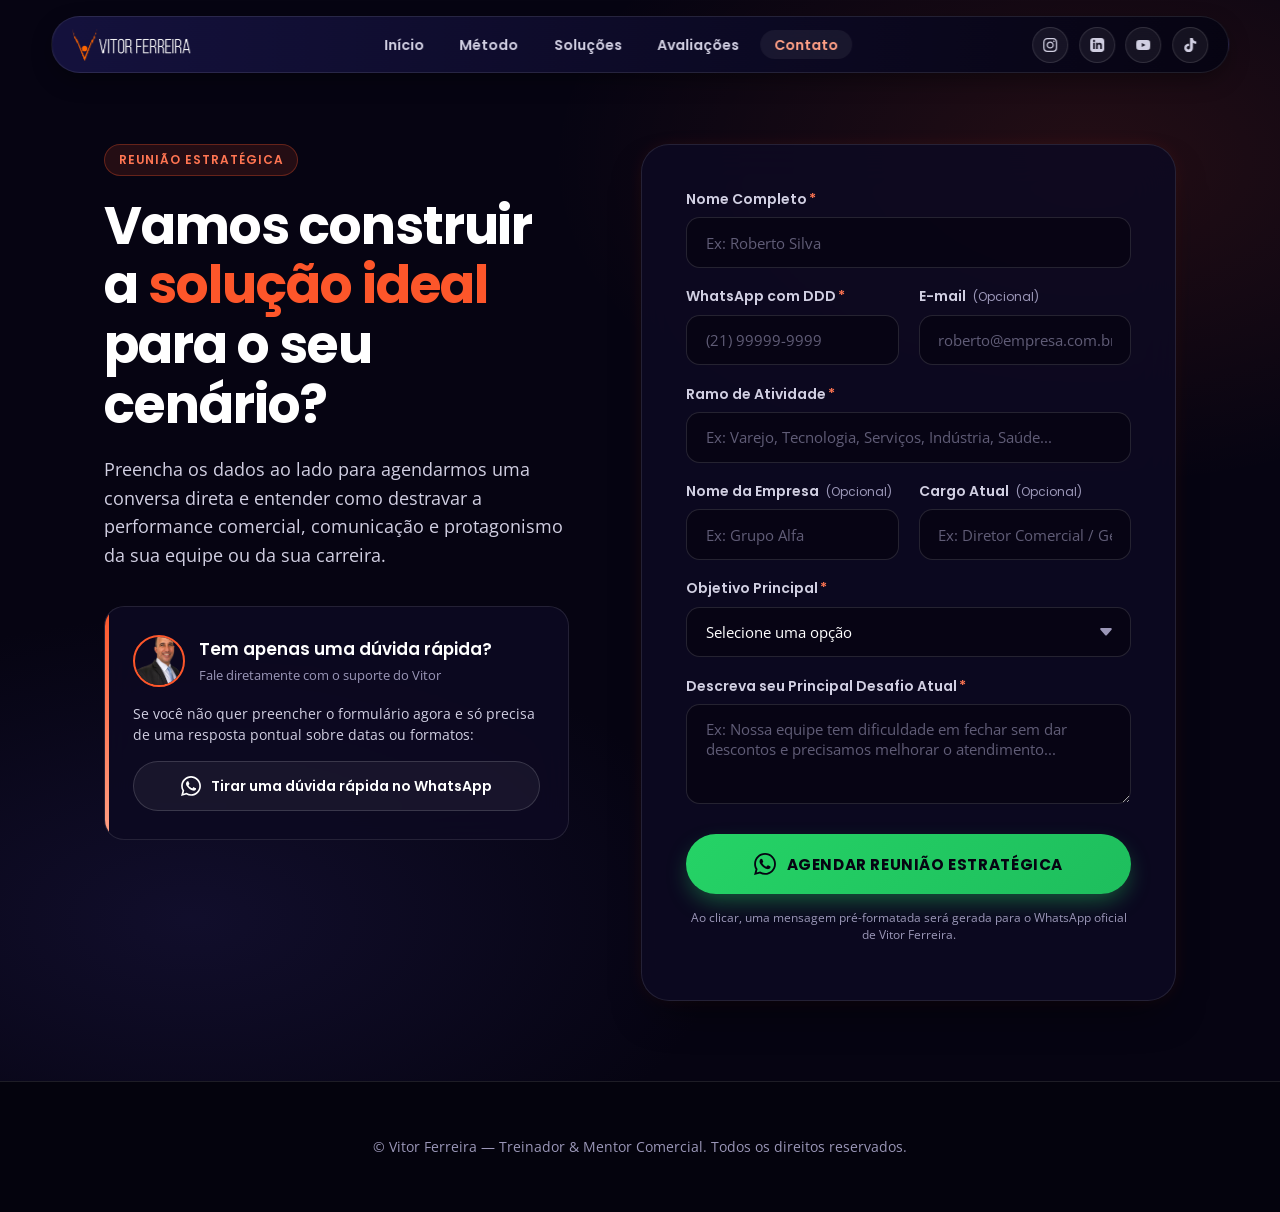
==== contato.html @ 135e5796 "Segunda dobra, hero enxuta e arquitetura multi-página index.html: nova segunda dobra com os cartões " ====
<!doctype html>
<html lang="pt-BR">
<head>
  <meta charset="utf-8">
  <meta name="viewport" content="width=device-width, initial-scale=1, viewport-fit=cover">
  <title>Contato & Reunião Estratégica | Vitor Ferreira</title>
  <meta name="description" content="Agende uma reunião estratégica com Vitor Ferreira para treinamentos de equipe, palestras ou mentorias individuais.">
  <meta name="theme-color" content="#060412">
  <link rel="icon" type="image/png" sizes="32x32" href="assets/images/favicon-32.png">

  <style>
    /* ---------- Fontes Locais ---------- */
    @font-face { font-family: "Poppins"; font-weight: 400; font-style: normal; font-display: swap; src: url("assets/fonts/poppins-400.woff2") format("woff2"); }
    @font-face { font-family: "Poppins"; font-weight: 600; font-style: normal; font-display: swap; src: url("assets/fonts/poppins-600.woff2") format("woff2"); }
    @font-face { font-family: "Poppins"; font-weight: 700; font-style: normal; font-display: swap; src: url("assets/fonts/poppins-700.woff2") format("woff2"); }
    @font-face { font-family: "Open Sans"; font-weight: 400 600; font-style: normal; font-display: swap; src: url("assets/fonts/open-sans.woff2") format("woff2"); }
    @font-face { font-family: "FA Brands"; font-weight: 400; font-style: normal; font-display: swap; src: url("assets/fonts/fa-brands-400.woff2") format("woff2"); }

    /* ---------- Tokens de Design (v3.0.0) ---------- */
    :root {
      --color-orange-300: #FFA086;
      --color-orange-400: #FF7552;
      --color-orange-500: #FD562A;
      --color-orange-700: #BF2902;

      --color-navy-950: #060412;
      --color-navy-900: #0D0A22;
      --color-navy-850: #120F2E;
      --color-navy-800: #19153D;

      --color-brand-primary: var(--color-orange-500);
      --color-text-primary: #FFFFFF;
      --color-text-secondary: #D1CFE2;
      --color-text-muted: #9B97B8;

      --surface-glass-dark: rgba(13, 10, 34, 0.88);
      --surface-glass-border: rgba(255, 255, 255, 0.10);
      --grad-brand: linear-gradient(135deg, #FD562A 0%, #FFA086 100%);
      --grad-dark-pill: linear-gradient(270deg, rgba(6, 4, 18, 0.95) 0%, rgba(22, 19, 65, 0.92) 100%);

      --font-display: "Poppins", system-ui, sans-serif;
      --font-body: "Open Sans", system-ui, sans-serif;

      --radius-pill: 9999px;
      --shadow-md: 0 8px 24px -4px rgba(0, 0, 0, 0.45);
      --focus-ring: 0 0 0 3px rgba(253, 86, 42, 0.55);
      --gutter: clamp(1.25rem, 5vw, 4.5rem);
      --ease-out: cubic-bezier(0.0, 0.0, 0.2, 1);
      --ease-expo: cubic-bezier(0.16, 1, 0.3, 1);
    }

    *, *::before, *::after { box-sizing: border-box; }
    html { -webkit-text-size-adjust: 100%; scroll-behavior: smooth; }
    body {
      margin: 0;
      background: var(--color-navy-950);
      color: var(--color-text-primary);
      font-family: var(--font-body);
      font-size: 1.0625rem;
      line-height: 1.6;
      -webkit-font-smoothing: antialiased;
      min-height: 100vh;
      display: flex;
      flex-direction: column;
    }
    img { display: block; max-width: 100%; }
    a { color: inherit; text-decoration: none; }
    :focus-visible { outline: none; box-shadow: var(--focus-ring); }

    /* ---------- Header / Nav em Pílula com Ícones Sociais ---------- */
    .nav {
      position: fixed; z-index: 50;
      top: max(1rem, env(safe-area-inset-top));
      left: 50%; transform: translateX(-50%);
      width: min(92%, 1220px);
    }
    .nav__bar {
      display: flex; align-items: center; justify-content: space-between; gap: 1rem;
      padding: .6rem 1.25rem;
      background: var(--grad-dark-pill);
      border: 1px solid var(--surface-glass-border);
      border-radius: var(--radius-pill);
      -webkit-backdrop-filter: blur(14px); backdrop-filter: blur(14px);
      box-shadow: var(--shadow-md);
    }
    .nav__logo img { height: 2rem; width: auto; }
    .nav__links { display: none; align-items: center; gap: .5rem; margin: 0; padding: 0; list-style: none; }
    .nav__links a {
      display: block; padding: .45rem .85rem;
      font: 600 .875rem/1 var(--font-display);
      color: var(--color-text-secondary);
      border-radius: var(--radius-pill);
      transition: color .15s var(--ease-out), background-color .15s var(--ease-out);
    }
    .nav__links a:hover, .nav__links a.is-active { color: var(--color-orange-300); background: rgba(255, 255, 255, 0.06); }

    /* Ícones Sociais no Header */
    .nav__socials { display: flex; align-items: center; gap: 0.65rem; }
    .nav__social-link {
      width: 2.25rem; height: 2.25rem;
      border-radius: 50%;
      background: rgba(255, 255, 255, 0.06);
      border: 1px solid rgba(255, 255, 255, 0.12);
      display: grid; place-content: center;
      color: var(--color-text-secondary);
      transition: all 0.25s var(--ease-out);
    }
    .nav__social-link svg { width: 14px; height: 14px; fill: currentColor; }
    .nav__social-link:hover {
      background: rgba(253, 86, 42, 0.2);
      border-color: var(--color-orange-500);
      color: #fff;
      transform: translateY(-2px);
    }

    @media (min-width: 900px) {
      .nav__links { display: flex; }
    }

    /* ---------- Conteúdo da Página de Contato ---------- */
    .contact-page {
      flex: 1;
      padding-top: clamp(6.5rem, 12vw, 9rem);
      padding-bottom: 5rem;
      position: relative;
      background:
        radial-gradient(70% 50% at 85% 15%, rgba(253, 86, 42, 0.12) 0%, transparent 60%),
        radial-gradient(60% 40% at 15% 85%, rgba(34, 29, 82, 0.4) 0%, transparent 70%),
        var(--color-navy-950);
    }

    .contact-wrapper {
      max-width: 1200px;
      margin: 0 auto;
      padding: 0 var(--gutter);
      display: grid;
      grid-template-columns: 1fr;
      gap: 3.5rem;
    }

    @media (min-width: 992px) {
      .contact-wrapper {
        grid-template-columns: 1fr 1.15fr;
        align-items: start;
        gap: 4.5rem;
      }
    }

    /* Informações e Card Lateral */
    .contact-hero__tag {
      display: inline-flex; align-items: center; gap: .5rem;
      padding: .35rem .85rem; border-radius: var(--radius-pill);
      background: rgba(253, 86, 42, 0.12); border: 1px solid rgba(253, 86, 42, 0.3);
      color: var(--color-orange-400); font: 600 .75rem var(--font-display);
      text-transform: uppercase; letter-spacing: .08em; margin-bottom: 1.25rem;
    }

    .contact-hero__title {
      font: 700 clamp(2.25rem, 4.5vw, 3.25rem)/1.15 var(--font-display);
      color: #fff; margin: 0 0 1.25rem; letter-spacing: -.02em;
    }
    .contact-hero__title span { color: var(--color-brand-primary); }

    .contact-hero__lead {
      color: var(--color-text-secondary);
      font-size: 1.125rem; line-height: 1.6; margin-bottom: 2.25rem;
    }

    /* Card de Dúvidas Rápidas (Suporte Direto) */
    .quick-doubt-card {
      background: var(--surface-glass-dark);
      border: 1px solid var(--surface-glass-border);
      border-radius: 1.25rem;
      padding: 1.75rem;
      backdrop-filter: blur(16px);
      -webkit-backdrop-filter: blur(16px);
      position: relative; overflow: hidden;
      display: flex; flex-direction: column; gap: 1rem;
    }
    .quick-doubt-card::before {
      content: ""; position: absolute; left: 0; top: 0; bottom: 0; width: 4px;
      background: var(--grad-brand);
    }
    .quick-doubt__header { display: flex; align-items: center; gap: .85rem; }
    .quick-doubt__avatar {
      width: 3.25rem; height: 3.25rem; border-radius: 50%;
      border: 2px solid var(--color-orange-500); object-fit: cover;
    }
    .quick-doubt__meta h4 { margin: 0; font: 600 1.05rem var(--font-display); color: #fff; }
    .quick-doubt__meta p { margin: .2rem 0 0; font-size: .8125rem; color: var(--color-text-muted); }

    .quick-doubt__btn {
      display: inline-flex; align-items: center; justify-content: center; gap: .65rem;
      padding: .85rem 1.25rem; border-radius: var(--radius-pill);
      background: rgba(255, 255, 255, 0.05); border: 1px solid rgba(255, 255, 255, 0.15);
      color: #fff; font: 600 .875rem var(--font-display); transition: all .25s var(--ease-out);
    }
    .quick-doubt__btn:hover {
      background: rgba(37, 211, 102, 0.15); border-color: #25D366; color: #25D366;
      transform: translateY(-2px);
    }

    /* Formulário Qualificador */
    .contact-card {
      background: var(--surface-glass-dark);
      border: 1px solid var(--surface-glass-border);
      border-radius: 1.75rem;
      padding: clamp(1.75rem, 4vw, 2.75rem);
      backdrop-filter: blur(20px);
      -webkit-backdrop-filter: blur(20px);
      box-shadow: 0 20px 40px -15px rgba(0, 0, 0, 0.6), 0 0 20px -5px rgba(253, 86, 42, 0.15);
    }

    .form-grid {
      display: grid;
      grid-template-columns: 1fr;
      gap: 1.25rem;
    }
    @media (min-width: 600px) {
      .form-grid--2cols {
        grid-template-columns: 1fr 1fr;
      }
    }

    .form-group {
      display: flex; flex-direction: column; gap: .45rem;
      margin-bottom: 1.15rem;
    }
    .form-label {
      font: 600 .875rem var(--font-display);
      color: var(--color-text-secondary);
    }
    .form-label span.req { color: var(--color-orange-400); margin-left: 2px; }
    .form-label span.opt { font-weight: 400; font-size: .75rem; color: var(--color-text-muted); margin-left: 4px; }

    .form-input, .form-select, .form-textarea {
      width: 100%;
      padding: .9rem 1.15rem;
      background: rgba(6, 4, 18, 0.7);
      border: 1px solid rgba(255, 255, 255, 0.12);
      border-radius: .85rem;
      color: #fff;
      font: 400 .95rem var(--font-body);
      transition: border-color .2s var(--ease-out), box-shadow .2s var(--ease-out);
      outline: none;
    }
    .form-input:focus, .form-select:focus, .form-textarea:focus {
      border-color: var(--color-orange-500);
      box-shadow: 0 0 0 3px rgba(253, 86, 42, 0.25);
    }
    .form-input::placeholder, .form-textarea::placeholder {
      color: var(--color-text-muted); opacity: 0.6;
    }
    .form-select {
      appearance: none;
      background-image: url("data:image/svg+xml,%3Csvg xmlns='http://www.w3.org/2000/svg' width='16' height='16' fill='%239B97B8' viewBox='0 0 16 16'%3E%3Cpath d='M7.247 11.14 2.451 5.658C1.885 5.013 2.345 4 3.204 4h9.592a1 1 0 0 1 .753 1.659l-4.796 5.48a1 1 0 0 1-1.506 0z'/%3E%3C/svg%3E");
      background-repeat: no-repeat;
      background-position: right 1rem center;
      padding-right: 2.5rem;
      cursor: pointer;
    }
    .form-select option { background: #0D0A22; color: #fff; }
    .form-textarea { resize: vertical; min-height: 100px; }

    .btn-submit-wa {
      width: 100%;
      margin-top: .75rem;
      padding: 1.15rem;
      border: none;
      border-radius: var(--radius-pill);
      background: linear-gradient(135deg, #25D366 0%, #1EBE5D 100%);
      color: #060412;
      font: 700 .95rem var(--font-display);
      letter-spacing: .04em;
      text-transform: uppercase;
      display: inline-flex; align-items: center; justify-content: center; gap: .65rem;
      cursor: pointer;
      box-shadow: 0 10px 25px -5px rgba(37, 211, 102, 0.45);
      transition: transform .25s var(--ease-out), box-shadow .25s var(--ease-out);
    }
    .btn-submit-wa:hover {
      transform: translateY(-2px);
      box-shadow: 0 14px 30px -5px rgba(37, 211, 102, 0.6);
    }
    .btn-submit-wa:active { transform: translateY(1px); }

    .form-privacy-note {
      text-align: center; font-size: .75rem; color: var(--color-text-muted);
      margin-top: 1rem; line-height: 1.4;
    }

    /* ---------- Footer ---------- */
    .footer {
      background: #04030D;
      border-top: 1px solid var(--surface-glass-border);
      padding: 2.5rem var(--gutter);
      text-align: center;
      color: var(--color-text-muted);
      font-size: .875rem;
    }
    .footer a { color: var(--color-text-secondary); transition: color .2s; }
    .footer a:hover { color: var(--color-orange-400); }
  </style>
</head>
<body>

  <!-- HEADER EM PÍLULA -->
  <header class="nav">
    <div class="nav__bar">
      <a class="nav__logo" href="index.html" aria-label="Vitor Ferreira, início">
        <img src="assets/images/logo1-1.png" alt="Vitor Ferreira" width="118" height="32">
      </a>
      
      <ul class="nav__links">
        <li><a href="index.html#inicio">Início</a></li>
        <li><a href="index.html#metodo">Método</a></li>
        <li><a href="index.html#solucoes">Soluções</a></li>
        <li><a href="index.html#avaliacoes">Avaliações</a></li>
        <li><a href="contato.html" class="is-active">Contato</a></li>
      </ul>

      <!-- Redes Sociais no Header -->
      <div class="nav__socials">
        <a href="https://instagram.com/vitorferreiravendas" target="_blank" rel="noopener" class="nav__social-link" aria-label="Instagram de Vitor Ferreira">
          <svg viewBox="0 0 24 24"><path d="M12 2.163c3.204 0 3.584.012 4.85.07 3.252.148 4.771 1.691 4.919 4.919.058 1.265.069 1.645.069 4.849 0 3.205-.012 3.584-.069 4.849-.149 3.225-1.664 4.771-4.919 4.919-1.266.058-1.644.07-4.85.07-3.204 0-3.584-.012-4.849-.07-3.26-.149-4.771-1.699-4.919-4.92-.058-1.265-.07-1.644-.07-4.849 0-3.204.013-3.583.07-4.849.149-3.227 1.664-4.771 4.919-4.919 1.266-.057 1.645-.069 4.849-.069zm0-2.163c-3.259 0-3.667.014-4.947.072-4.358.2-6.78 2.618-6.98 6.98-.059 1.281-.073 1.689-.073 4.948 0 3.259.014 3.668.072 4.948.2 4.358 2.618 6.78 6.98 6.98 1.281.058 1.689.072 4.948.072 3.259 0 3.668-.014 4.948-.072 4.354-.2 6.782-2.618 6.979-6.98.059-1.28.073-1.689.073-4.948 0-3.259-.014-3.667-.072-4.947-.196-4.354-2.617-6.78-6.979-6.98-1.281-.059-1.69-.073-4.949-.073zm0 5.838c-3.403 0-6.162 2.759-6.162 6.162s2.759 6.163 6.162 6.163 6.162-2.759 6.162-6.163c0-3.403-2.759-6.162-6.162-6.162zm0 10.162c-2.209 0-4-1.79-4-4 0-2.209 1.791-4 4-4s4 1.791 4 4c0 2.21-1.791 4-4 4zm6.406-11.845c-.796 0-1.441.645-1.441 1.44s.645 1.44 1.441 1.44c.795 0 1.439-.645 1.439-1.44s-.644-1.44-1.439-1.44z"/></svg>
        </a>
        <a href="https://linkedin.com/in/vitorferreiravendas" target="_blank" rel="noopener" class="nav__social-link" aria-label="LinkedIn de Vitor Ferreira">
          <svg viewBox="0 0 24 24"><path d="M19 0h-14c-2.761 0-5 2.239-5 5v14c0 2.761 2.239 5 5 5h14c2.762 0 5-2.239 5-5v-14c0-2.761-2.238-5-5-5zm-11 19h-3v-11h3v11zm-1.5-12.268c-.966 0-1.75-.79-1.75-1.764s.784-1.764 1.75-1.764 1.75.79 1.75 1.764-.783 1.764-1.75 1.764zm13.5 12.268h-3v-5.604c0-3.368-4-3.113-4 0v5.604h-3v-11h3v1.765c1.396-2.586 7-2.777 7 2.476v6.759z"/></svg>
        </a>
        <a href="https://youtube.com/@vitorferreiravendas" target="_blank" rel="noopener" class="nav__social-link" aria-label="YouTube de Vitor Ferreira">
          <svg viewBox="0 0 24 24"><path d="M23.498 6.186a3.016 3.016 0 0 0-2.122-2.136C19.505 3.545 12 3.545 12 3.545s-7.505 0-9.377.505A3.017 3.017 0 0 0 .502 6.186C0 8.07 0 12 0 12s0 3.93.502 5.814a3.016 3.016 0 0 0 2.122 2.136c1.871.505 9.376.505 9.376.505s7.505 0 9.377-.505a3.015 3.015 0 0 0 2.122-2.136C24 15.93 24 12 24 12s0-3.93-.502-5.814zM9.545 15.568V8.432L15.818 12l-6.273 3.568z"/></svg>
        </a>
        <a href="https://tiktok.com/@vitorferreiravendas" target="_blank" rel="noopener" class="nav__social-link" aria-label="TikTok de Vitor Ferreira">
          <svg viewBox="0 0 24 24"><path d="M12.525.02c1.31-.02 2.61-.01 3.91-.02.08 1.53.63 3.09 1.75 4.17 1.12 1.11 2.7 1.62 4.24 1.79v4.03c-1.44-.05-2.89-.35-4.2-.97-.57-.26-1.1-.59-1.62-.98v8.9c0 1.7-.55 3.42-1.62 4.75-1.46 1.83-3.79 2.87-6.13 2.75-2.58-.13-4.99-1.61-6.17-3.9-1.28-2.48-1.07-5.65.55-7.92 1.53-2.14 4.14-3.29 6.74-2.89.01 1.4-.01 2.8.01 4.2-.98-.23-2.07-.06-2.89.58-.87.68-1.27 1.84-1.01 2.91.24 1.05 1.14 1.88 2.21 2.05 1.25.19 2.56-.47 3.07-1.64.22-.52.29-1.09.28-1.65V.02h.02z"/></svg>
        </a>
      </div>
    </div>
  </header>

  <!-- CONTEÚDO DA PÁGINA DE CONTATO -->
  <main class="contact-page">
    <div class="contact-wrapper">

      <!-- LADO ESQUERDO: TEXTO DE APOIO & SUPORTE RÁPIDO -->
      <div class="contact-hero">
        <span class="contact-hero__tag">Reunião Estratégica</span>
        <h1 class="contact-hero__title">
          Vamos construir a <span>solução ideal</span> para o seu cenário?
        </h1>
        <p class="contact-hero__lead">
          Preencha os dados ao lado para agendarmos uma conversa direta e entender como destravar a performance comercial, comunicação e protagonismo da sua equipe ou da sua carreira.
        </p>

        <!-- CARD DE DÚVIDA RÁPIDA -->
        <div class="quick-doubt-card">
          <div class="quick-doubt__header">
            <img src="assets/images/IMG7.png" alt="Vitor Ferreira" class="quick-doubt__avatar" width="52" height="52">
            <div class="quick-doubt__meta">
              <h4>Tem apenas uma dúvida rápida?</h4>
              <p>Fale diretamente com o suporte do Vitor</p>
            </div>
          </div>
          <p style="margin: 0; font-size: .875rem; color: var(--color-text-secondary); line-height: 1.5;">
            Se você não quer preencher o formulário agora e só precisa de uma resposta pontual sobre datas ou formatos:
          </p>
          <a class="quick-doubt__btn" 
             href="https://wa.me/5521990587160?text=Ol%C3%A1%20Vitor!%20Estou%20no%20seu%20site%20e%20gostaria%20de%20tirar%20uma%20d%C3%BAvida%20r%C3%A1pida." 
             target="_blank" 
             rel="noopener">
            <svg width="20" height="20" viewBox="0 0 24 24" fill="currentColor"><path d="M.057 24l1.687-6.163c-1.041-1.804-1.588-3.849-1.587-5.946.003-6.556 5.338-11.891 11.893-11.891 3.181.001 6.167 1.24 8.413 3.488 2.245 2.248 3.481 5.236 3.48 8.414-.003 6.557-5.338 11.892-11.893 11.892-1.99-.001-3.951-.5-5.688-1.448l-6.305 1.654zm6.597-3.807c1.676.995 3.276 1.591 5.392 1.592 5.448 0 9.886-4.434 9.889-9.885.002-5.462-4.415-9.89-9.881-9.892-5.452 0-9.887 4.434-9.889 9.884-.001 2.225.651 3.891 1.746 5.634l-.999 3.648 3.742-.981zm11.387-5.464c-.074-.124-.272-.198-.57-.347-.297-.149-1.758-.868-2.031-.967-.272-.099-.47-.149-.669.149-.198.297-.768.967-.941 1.165-.173.198-.347.223-.644.074-.297-.149-1.255-.462-2.39-1.475-.883-.788-1.48-1.761-1.653-2.059-.173-.297-.018-.458.13-.606.134-.133.297-.347.446-.521.151-.172.2-.296.3-.495.099-.198.05-.372-.025-.521-.075-.148-.669-1.611-.916-2.206-.242-.579-.487-.501-.669-.51l-.57-.01c-.198 0-.52.074-.792.372s-1.04 1.016-1.04 2.479 1.065 2.876 1.213 3.074c.149.198 2.095 3.2 5.076 4.487.709.306 1.263.489 1.694.626.712.226 1.36.194 1.872.118.571-.085 1.758-.719 2.006-1.413.248-.695.248-1.29.173-1.414z"/></svg>
            <span>Tirar uma dúvida rápida no WhatsApp</span>
          </a>
        </div>
      </div>

      <!-- LADO DIREITO: FORMULÁRIO QUALIFICADOR -->
      <div class="contact-card">
        <form id="strategicContactForm" novalidate>

          <!-- 1. Nome Completo (Obrigatório) -->
          <div class="form-group">
            <label for="form_name" class="form-label">Nome Completo<span class="req">*</span></label>
            <input type="text" id="form_name" class="form-input" placeholder="Ex: Roberto Silva" required>
          </div>

          <!-- 2. Telefone / WhatsApp (Obrigatório) & E-mail (Opcional) -->
          <div class="form-grid form-grid--2cols">
            <div class="form-group">
              <label for="form_phone" class="form-label">WhatsApp com DDD<span class="req">*</span></label>
              <input type="tel" id="form_phone" class="form-input" placeholder="(21) 99999-9999" required>
            </div>
            <div class="form-group">
              <label for="form_email" class="form-label">E-mail <span class="opt">(Opcional)</span></label>
              <input type="email" id="form_email" class="form-input" placeholder="roberto@empresa.com.br">
            </div>
          </div>

          <!-- 3. Ramo de Atividade (Obrigatório) -->
          <div class="form-group">
            <label for="form_segment" class="form-label">Ramo de Atividade<span class="req">*</span></label>
            <input type="text" id="form_segment" class="form-input" placeholder="Ex: Varejo, Tecnologia, Serviços, Indústria, Saúde..." required>
          </div>

          <!-- 4. Nome da Empresa e Cargo (Opcionais) -->
          <div class="form-grid form-grid--2cols">
            <div class="form-group">
              <label for="form_company" class="form-label">Nome da Empresa <span class="opt">(Opcional)</span></label>
              <input type="text" id="form_company" class="form-input" placeholder="Ex: Grupo Alfa">
            </div>
            <div class="form-group">
              <label for="form_role" class="form-label">Cargo Atual <span class="opt">(Opcional)</span></label>
              <input type="text" id="form_role" class="form-input" placeholder="Ex: Diretor Comercial / Gerente">
            </div>
          </div>

          <!-- 5. Objetivo Principal (Obrigatório) - As 3 Opções Aprovadas -->
          <div class="form-group">
            <label for="form_goal" class="form-label">Objetivo Principal<span class="req">*</span></label>
            <select id="form_goal" class="form-select" required>
              <option value="" disabled selected>Selecione uma opção</option>
              <option value="Treinamento / Palestra para Equipe">Treinamento / Palestra para Equipe</option>
              <option value="Mentoria Individual">Mentoria Individual</option>
              <option value="Outro projeto sob medida">Outro projeto sob medida</option>
            </select>
          </div>

          <!-- 6. Descreva seu Principal Desafio (Obrigatório) -->
          <div class="form-group">
            <label for="form_challenge" class="form-label">Descreva seu Principal Desafio Atual<span class="req">*</span></label>
            <textarea id="form_challenge" class="form-textarea" placeholder="Ex: Nossa equipe tem dificuldade em fechar sem dar descontos e precisamos melhorar o atendimento..." required></textarea>
          </div>

          <!-- Botão CTA Oficial -->
          <button type="submit" class="btn-submit-wa" id="btnSubmitForm">
            <svg width="22" height="22" viewBox="0 0 24 24" fill="currentColor"><path d="M.057 24l1.687-6.163c-1.041-1.804-1.588-3.849-1.587-5.946.003-6.556 5.338-11.891 11.893-11.891 3.181.001 6.167 1.24 8.413 3.488 2.245 2.248 3.481 5.236 3.48 8.414-.003 6.557-5.338 11.892-11.893 11.892-1.99-.001-3.951-.5-5.688-1.448l-6.305 1.654zm6.597-3.807c1.676.995 3.276 1.591 5.392 1.592 5.448 0 9.886-4.434 9.889-9.885.002-5.462-4.415-9.89-9.881-9.892-5.452 0-9.887 4.434-9.889 9.884-.001 2.225.651 3.891 1.746 5.634l-.999 3.648 3.742-.981zm11.387-5.464c-.074-.124-.272-.198-.57-.347-.297-.149-1.758-.868-2.031-.967-.272-.099-.47-.149-.669.149-.198.297-.768.967-.941 1.165-.173.198-.347.223-.644.074-.297-.149-1.255-.462-2.39-1.475-.883-.788-1.48-1.761-1.653-2.059-.173-.297-.018-.458.13-.606.134-.133.297-.347.446-.521.151-.172.2-.296.3-.495.099-.198.05-.372-.025-.521-.075-.148-.669-1.611-.916-2.206-.242-.579-.487-.501-.669-.51l-.57-.01c-.198 0-.52.074-.792.372s-1.04 1.016-1.04 2.479 1.065 2.876 1.213 3.074c.149.198 2.095 3.2 5.076 4.487.709.306 1.263.489 1.694.626.712.226 1.36.194 1.872.118.571-.085 1.758-.719 2.006-1.413.248-.695.248-1.29.173-1.414z"/></svg>
            <span>AGENDAR REUNIÃO ESTRATÉGICA</span>
          </button>

          <p class="form-privacy-note">
            Ao clicar, uma mensagem pré-formatada será gerada para o WhatsApp oficial de Vitor Ferreira.
          </p>

        </form>
      </div>

    </div>
  </main>

  <!-- FOOTER -->
  <footer class="footer">
    <p>© Vitor Ferreira — Treinador & Mentor Comercial. Todos os direitos reservados.</p>
  </footer>

  <!-- SCRIPT DE MÁSCARA & ENVIO WHATSAPP -->
  <script>
    (function () {
      var phoneInput = document.getElementById('form_phone');
      var form = document.getElementById('strategicContactForm');

      // Máscara dinâmica de telefone brasileiro (XX) 9XXXX-XXXX
      if (phoneInput) {
        phoneInput.addEventListener('input', function (e) {
          var val = e.target.value.replace(/\D/g, '');
          if (val.length > 11) val = val.substring(0, 11);
          
          if (val.length > 6) {
            e.target.value = '(' + val.substring(0, 2) + ') ' + val.substring(2, 7) + '-' + val.substring(7);
          } else if (val.length > 2) {
            e.target.value = '(' + val.substring(0, 2) + ') ' + val.substring(2);
          } else if (val.length > 0) {
            e.target.value = '(' + val;
          }
        });
      }

      // Validação e disparo para WhatsApp
      if (form) {
        form.addEventListener('submit', function (e) {
          e.preventDefault();

          var name = document.getElementById('form_name').value.trim();
          var phone = document.getElementById('form_phone').value.trim();
          var email = document.getElementById('form_email').value.trim();
          var segment = document.getElementById('form_segment').value.trim();
          var company = document.getElementById('form_company').value.trim();
          var role = document.getElementById('form_role').value.trim();
          var goal = document.getElementById('form_goal').value;
          var challenge = document.getElementById('form_challenge').value.trim();

          // Validação dos obrigatórios
          if (!name) { alert('Por favor, preencha seu Nome Completo.'); document.getElementById('form_name').focus(); return; }
          if (!phone || phone.length < 14) { alert('Por favor, preencha um WhatsApp válido com DDD.'); document.getElementById('form_phone').focus(); return; }
          if (!segment) { alert('Por favor, informe o Ramo de Atividade.'); document.getElementById('form_segment').focus(); return; }
          if (!goal) { alert('Por favor, selecione o Objetivo Principal.'); document.getElementById('form_goal').focus(); return; }
          if (!challenge) { alert('Por favor, descreva brevemente seu Principal Desafio Atual.'); document.getElementById('form_challenge').focus(); return; }

          // Montagem da mensagem estruturada
          var companyRoleInfo = '';
          if (company && role) {
            companyRoleInfo = ' (' + role + ' na empresa *' + company + '*)';
          } else if (company) {
            companyRoleInfo = ' (Empresa: *' + company + '*)';
          } else if (role) {
            companyRoleInfo = ' (Cargo: *' + role + '*)';
          }

          var msg = 'Olá Vitor!\n\n' +
                    'Gostaria de agendar uma *Reunião Estratégica*.\n\n' +
                    '👤 *Nome:* ' + name + companyRoleInfo + '\n' +
                    '📱 *WhatsApp:* ' + phone + (email ? '\n📧 *E-mail:* ' + email : '') + '\n' +
                    '🏢 *Ramo de Atividade:* ' + segment + '\n' +
                    '🎯 *Objetivo:* ' + goal + '\n\n' +
                    '💬 *Desafio Atual:* ' + challenge + '\n\n' +
                    'Como está sua agenda para conversarmos?';

          var phoneVitor = '5521990587160';
          var waUrl = 'https://wa.me/' + phoneVitor + '?text=' + encodeURIComponent(msg);

          window.open(waUrl, '_blank', 'noopener,noreferrer');
        });
      }
    })();
  </script>
</body>
</html>
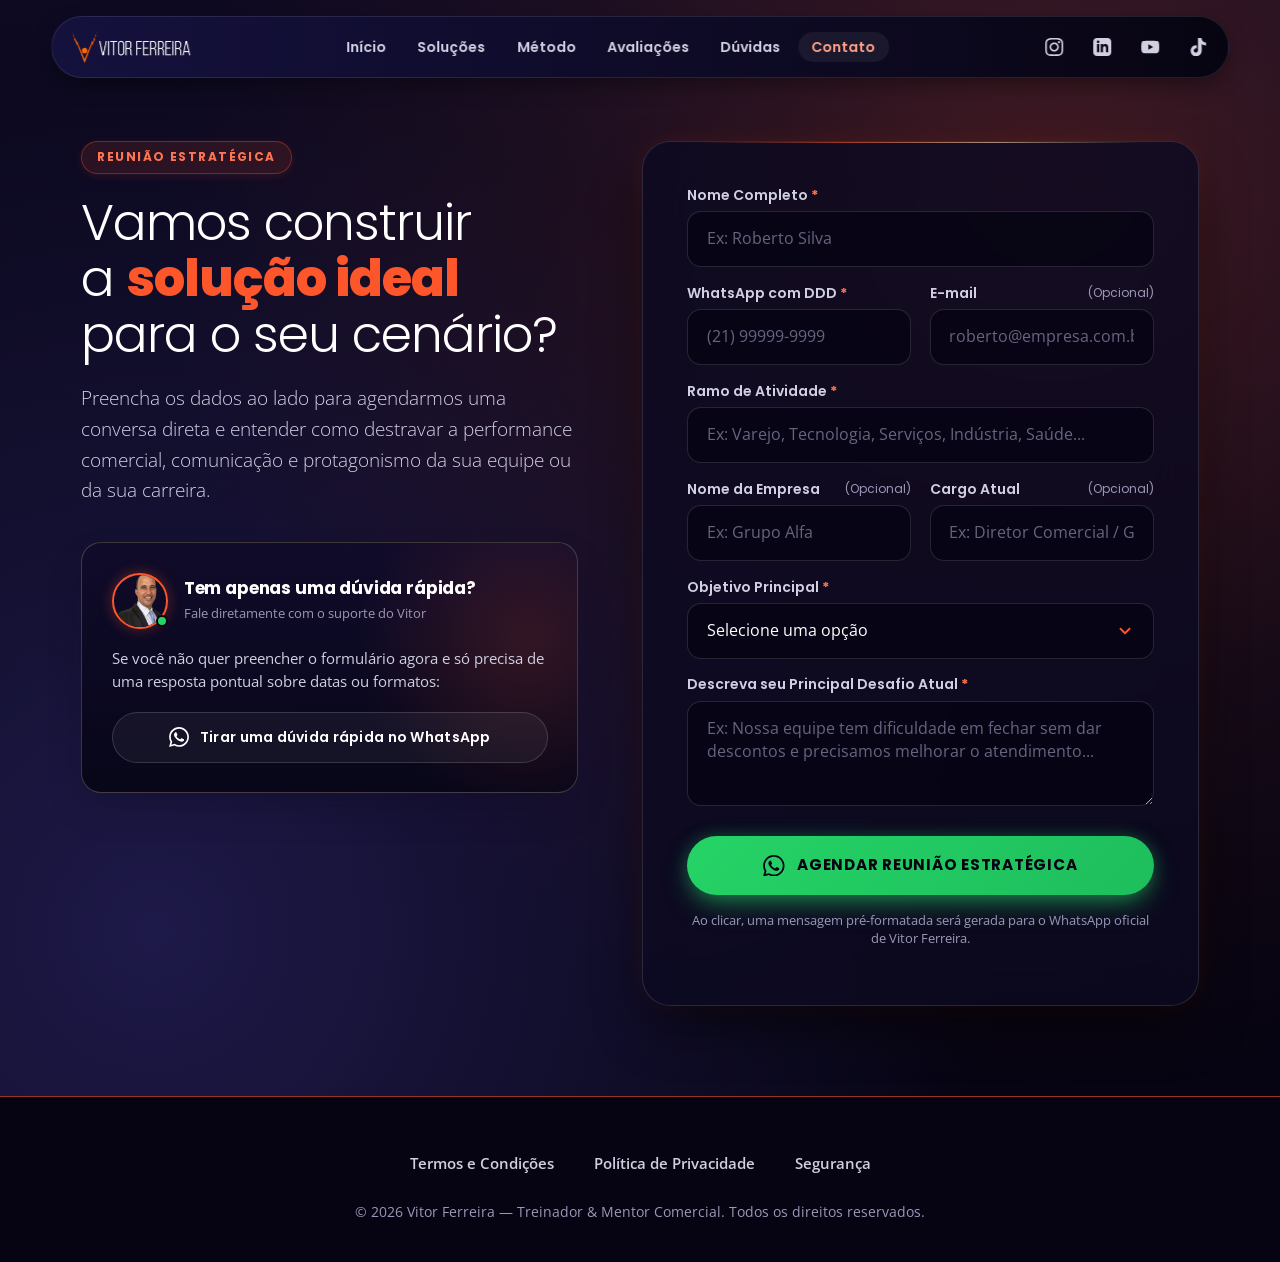
==== commit 2e08996e: "SEO técnico, links reais do YouTube e TikTok e limpeza de arquivos soltos SEO: metadados (canonical," ====
--- a/contato.html
+++ b/contato.html
@@ -3,54 +3,152 @@
 <head>
   <meta charset="utf-8">
   <meta name="viewport" content="width=device-width, initial-scale=1, viewport-fit=cover">
-  <title>Contato & Reunião Estratégica | Vitor Ferreira</title>
-  <meta name="description" content="Agende uma reunião estratégica com Vitor Ferreira para treinamentos de equipe, palestras ou mentorias individuais.">
+  <title>Contato &amp; Reunião Estratégica | Vitor Ferreira</title>
+  <meta name="description" content="Agende uma reunião estratégica com Vitor Ferreira para treinamentos de equipe, palestras ou mentorias individuais com mais de 30 anos de prática.">
   <meta name="theme-color" content="#060412">
   <link rel="icon" type="image/png" sizes="32x32" href="assets/images/favicon-32.png">
+  <link rel="canonical" href="https://vitorferreiraoficial.com/contato.html">
+
+  <!-- Open Graph / Facebook -->
+  <meta property="og:site_name" content="Vitor Ferreira">
+  <meta property="og:type" content="website">
+  <meta property="og:locale" content="pt_BR">
+  <meta property="og:title" content="Contato &amp; Reunião Estratégica | Vitor Ferreira">
+  <meta property="og:description" content="Agende uma reunião estratégica com Vitor Ferreira para treinamentos de equipe, palestras corporativas ou mentorias individuais com mais de 30 anos de prática.">
+  <meta property="og:url" content="https://vitorferreiraoficial.com/contato.html">
+  <meta property="og:image" content="https://vitorferreiraoficial.com/assets/images/hero-bg-01-3.jpg">
+  <meta property="og:image:width" content="1920">
+  <meta property="og:image:height" content="1080">
+  <meta property="og:image:alt" content="Vitor Ferreira palestrando no palco para equipe corporativa">
+
+  <!-- Twitter / X Cards -->
+  <meta name="twitter:card" content="summary_large_image">
+  <meta name="twitter:title" content="Contato &amp; Reunião Estratégica | Vitor Ferreira">
+  <meta name="twitter:description" content="Agende uma conversa direta para diagnosticar os desafios da sua equipe ou da sua carreira com Vitor Ferreira.">
+  <meta name="twitter:image" content="https://vitorferreiraoficial.com/assets/images/hero-bg-01-3.jpg">
+
+  <!-- Schema.org JSON-LD (ContactPage + BreadcrumbList) -->
+  <script type="application/ld+json">
+  {
+    "@context": "https://schema.org",
+    "@graph": [
+      {
+        "@type": "ContactPage",
+        "@id": "https://vitorferreiraoficial.com/contato.html#webpage",
+        "url": "https://vitorferreiraoficial.com/contato.html",
+        "name": "Contato & Reunião Estratégica | Vitor Ferreira",
+        "description": "Agende uma reunião estratégica com Vitor Ferreira para treinamentos de equipe, palestras ou mentorias individuais.",
+        "isPartOf": {
+          "@type": "WebSite",
+          "@id": "https://vitorferreiraoficial.com/#website",
+          "url": "https://vitorferreiraoficial.com/",
+          "name": "Vitor Ferreira"
+        },
+        "about": {
+          "@type": "Person",
+          "@id": "https://vitorferreiraoficial.com/#person",
+          "name": "Vitor Ferreira",
+          "telephone": "+55-21-99058-7160",
+          "email": "contato@vitorferreiraoficial.com"
+        },
+        "inLanguage": "pt-BR"
+      },
+      {
+        "@type": "BreadcrumbList",
+        "@id": "https://vitorferreiraoficial.com/contato.html#breadcrumb",
+        "itemListElement": [
+          {
+            "@type": "ListItem",
+            "position": 1,
+            "name": "Início",
+            "item": "https://vitorferreiraoficial.com/"
+          },
+          {
+            "@type": "ListItem",
+            "position": 2,
+            "name": "Contato & Reunião Estratégica",
+            "item": "https://vitorferreiraoficial.com/contato.html"
+          }
+        ]
+      }
+    ]
+  }
+  </script>
+  <link rel="preconnect" href="https://fonts.googleapis.com">
+  <link rel="preconnect" href="https://fonts.gstatic.com" crossorigin>
+  <link href="https://fonts.googleapis.com/css2?family=Open+Sans:wght@300;400;600&family=Poppins:wght@300;400;600;700;800&display=swap" rel="stylesheet">
 
   <style>
-    /* ---------- Fontes Locais ---------- */
-    @font-face { font-family: "Poppins"; font-weight: 400; font-style: normal; font-display: swap; src: url("assets/fonts/poppins-400.woff2") format("woff2"); }
-    @font-face { font-family: "Poppins"; font-weight: 600; font-style: normal; font-display: swap; src: url("assets/fonts/poppins-600.woff2") format("woff2"); }
-    @font-face { font-family: "Poppins"; font-weight: 700; font-style: normal; font-display: swap; src: url("assets/fonts/poppins-700.woff2") format("woff2"); }
-    @font-face { font-family: "Open Sans"; font-weight: 400 600; font-style: normal; font-display: swap; src: url("assets/fonts/open-sans.woff2") format("woff2"); }
-    @font-face { font-family: "FA Brands"; font-weight: 400; font-style: normal; font-display: swap; src: url("assets/fonts/fa-brands-400.woff2") format("woff2"); }
-
-    /* ---------- Tokens de Design (v3.0.0) ---------- */
+    /* ---------- Fontes Locais (Fallback) ---------- */
+    @font-face { font-family: "Poppins Local"; font-weight: 400; font-style: normal; font-display: swap; src: url("assets/fonts/poppins-400.woff2") format("woff2"); }
+    @font-face { font-family: "Poppins Local"; font-weight: 600; font-style: normal; font-display: swap; src: url("assets/fonts/poppins-600.woff2") format("woff2"); }
+    @font-face { font-family: "Poppins Local"; font-weight: 700 800; font-style: normal; font-display: swap; src: url("assets/fonts/poppins-700.woff2") format("woff2"); }
+    @font-face { font-family: "Open Sans Local"; font-weight: 300 600; font-style: normal; font-display: swap; src: url("assets/fonts/open-sans.woff2") format("woff2"); }
+
+    /* ---------- Tokens de Design (DESIGN.md v3.0.0) ---------- */
     :root {
       --color-orange-300: #FFA086;
       --color-orange-400: #FF7552;
       --color-orange-500: #FD562A;
       --color-orange-700: #BF2902;
+      --color-orange-800: #932002;
 
       --color-navy-950: #060412;
       --color-navy-900: #0D0A22;
       --color-navy-850: #120F2E;
       --color-navy-800: #19153D;
+      --color-navy-750: #221D52;
+
+      --color-gold-300: #FFE2B3;
+      --color-gold-400: #FFD285;
 
       --color-brand-primary: var(--color-orange-500);
       --color-text-primary: #FFFFFF;
       --color-text-secondary: #D1CFE2;
       --color-text-muted: #9B97B8;
+      --color-text-subtle: #6F6B8A;
 
       --surface-glass-dark: rgba(13, 10, 34, 0.88);
       --surface-glass-border: rgba(255, 255, 255, 0.10);
+      --surface-glass-border-glow: rgba(253, 86, 42, 0.45);
+      --surface-glass-blur: blur(18px);
+
       --grad-brand: linear-gradient(135deg, #FD562A 0%, #FFA086 100%);
       --grad-dark-pill: linear-gradient(270deg, rgba(6, 4, 18, 0.95) 0%, rgba(22, 19, 65, 0.92) 100%);
-
-      --font-display: "Poppins", system-ui, sans-serif;
-      --font-body: "Open Sans", system-ui, sans-serif;
-
+      --grad-dark-card: linear-gradient(180deg, rgba(16, 12, 42, 0.95) 0%, rgba(8, 6, 24, 0.98) 100%);
+
+      --font-display: "Poppins", "Poppins Local", system-ui, sans-serif;
+      --font-body: "Open Sans", "Open Sans Local", system-ui, sans-serif;
+
+      --text-display: clamp(1.85rem, 4vw, 3.125rem);
+      --text-lead: clamp(1.05rem, 0.95rem + 0.35vw, 1.2rem);
+
+      --radius-sm: 6px;
+      --radius-md: 8px;
+      --radius-lg: 14px;
+      --radius-xl: 20px;
+      --radius-2xl: 28px;
       --radius-pill: 9999px;
+
+      --shadow-sm: 0 2px 6px rgba(0, 0, 0, 0.35);
       --shadow-md: 0 8px 24px -4px rgba(0, 0, 0, 0.45);
+      --shadow-lg: 0 16px 36px -6px rgba(0, 0, 0, 0.60);
+      --shadow-glow: 0 0 35px rgba(253, 86, 42, 0.45);
+      --shadow-glow-sm: 0 0 16px rgba(253, 86, 42, 0.30);
       --focus-ring: 0 0 0 3px rgba(253, 86, 42, 0.55);
-      --gutter: clamp(1.25rem, 5vw, 4.5rem);
+
+      --duration-fast: 150ms;
+      --duration-normal: 300ms;
       --ease-out: cubic-bezier(0.0, 0.0, 0.2, 1);
       --ease-expo: cubic-bezier(0.16, 1, 0.3, 1);
-    }
-
+      --ease-bounce: cubic-bezier(0.34, 1.56, 0.64, 1);
+
+      --gutter: clamp(1rem, 4vw, 4.5rem);
+    }
+
+    /* ---------- Base ---------- */
     *, *::before, *::after { box-sizing: border-box; }
-    html { -webkit-text-size-adjust: 100%; scroll-behavior: smooth; }
+    html { -webkit-text-size-adjust: 100%; scroll-behavior: smooth; scrollbar-color: var(--color-orange-500) var(--color-navy-950); }
     body {
       margin: 0;
       background: var(--color-navy-950);
@@ -59,162 +157,326 @@
       font-size: 1.0625rem;
       line-height: 1.6;
       -webkit-font-smoothing: antialiased;
+      text-rendering: optimizeLegibility;
       min-height: 100vh;
       display: flex;
       flex-direction: column;
     }
     img { display: block; max-width: 100%; }
     a { color: inherit; text-decoration: none; }
+    ::selection { background: var(--color-orange-500); color: var(--color-navy-950); }
     :focus-visible { outline: none; box-shadow: var(--focus-ring); }
-
-    /* ---------- Header / Nav em Pílula com Ícones Sociais ---------- */
+    ::-webkit-scrollbar { width: 10px; }
+    ::-webkit-scrollbar-track { background: var(--color-navy-950); }
+    ::-webkit-scrollbar-thumb { background: var(--color-navy-800); border-radius: var(--radius-pill); border: 2px solid var(--color-navy-950); }
+    ::-webkit-scrollbar-thumb:hover { background: var(--color-orange-500); }
+
+    .skip-link {
+      position: absolute; left: 1rem; top: -4rem; z-index: 100;
+      padding: .6rem 1rem; background: var(--color-orange-500); color: var(--color-navy-950);
+      font: 600 .875rem var(--font-display); border-radius: var(--radius-pill);
+      transition: top .2s var(--ease-out);
+    }
+    .skip-link:focus { top: 1rem; }
+
+    /* ---------- Menu: pílula estática no topo com suporte mobile completo ---------- */
     .nav {
-      position: fixed; z-index: 50;
+      position: absolute; z-index: 50;
       top: max(1rem, env(safe-area-inset-top));
       left: 50%; transform: translateX(-50%);
       width: min(92%, 1220px);
     }
     .nav__bar {
       display: flex; align-items: center; justify-content: space-between; gap: 1rem;
-      padding: .6rem 1.25rem;
+      padding: .5rem .5rem .5rem 1.25rem;
       background: var(--grad-dark-pill);
       border: 1px solid var(--surface-glass-border);
       border-radius: var(--radius-pill);
       -webkit-backdrop-filter: blur(14px); backdrop-filter: blur(14px);
       box-shadow: var(--shadow-md);
     }
+    .nav__logo { display: flex; align-items: center; flex-shrink: 0; border-radius: var(--radius-pill); }
     .nav__logo img { height: 2rem; width: auto; }
-    .nav__links { display: none; align-items: center; gap: .5rem; margin: 0; padding: 0; list-style: none; }
+    .nav__links { display: none; align-items: center; gap: .25rem; margin: 0; padding: 0; list-style: none; }
     .nav__links a {
-      display: block; padding: .45rem .85rem;
+      display: block; padding: .5rem .85rem;
       font: 600 .875rem/1 var(--font-display);
       color: var(--color-text-secondary);
       border-radius: var(--radius-pill);
       transition: color .15s var(--ease-out), background-color .15s var(--ease-out);
     }
     .nav__links a:hover, .nav__links a.is-active { color: var(--color-orange-300); background: rgba(255, 255, 255, 0.06); }
-
-    /* Ícones Sociais no Header */
-    .nav__socials { display: flex; align-items: center; gap: 0.65rem; }
-    .nav__social-link {
-      width: 2.25rem; height: 2.25rem;
-      border-radius: 50%;
-      background: rgba(255, 255, 255, 0.06);
-      border: 1px solid rgba(255, 255, 255, 0.12);
-      display: grid; place-content: center;
-      color: var(--color-text-secondary);
-      transition: all 0.25s var(--ease-out);
-    }
-    .nav__social-link svg { width: 14px; height: 14px; fill: currentColor; }
-    .nav__social-link:hover {
-      background: rgba(253, 86, 42, 0.2);
-      border-color: var(--color-orange-500);
-      color: #fff;
-      transform: translateY(-2px);
-    }
-
-    @media (min-width: 900px) {
+    .nav__actions { display: flex; align-items: center; gap: .5rem; }
+
+    /* Redes sociais com SVGs inline */
+    .social { display: flex; align-items: center; gap: .25rem; margin: 0; padding: 0; list-style: none; }
+    .social a, .nav__panel .social a {
+      display: grid; place-items: center; min-width: 2.75rem; min-height: 2.75rem; width: 2.75rem; height: 2.75rem; padding: 0;
+      color: var(--color-text-secondary); border-radius: 50%;
+      transition: color .15s var(--ease-out), background-color .15s var(--ease-out), transform .15s var(--ease-out);
+    }
+    .social a:hover, .nav__panel .social a:hover { color: var(--color-orange-300); background: rgba(255, 255, 255, 0.07); transform: translateY(-1px); }
+    .social svg { width: 1.125rem; height: 1.125rem; fill: currentColor; display: block; }
+    .nav__social { display: none; }
+    .nav__panel .nav__panel-social { gap: .5rem; margin-top: .5rem; padding: .75rem .5rem .25rem; border-top: 1px solid rgba(255, 255, 255, 0.08); justify-content: center; }
+
+    .burger {
+      width: 2.75rem; height: 2.75rem; min-width: 2.75rem; min-height: 2.75rem; padding: 0; border: 0; cursor: pointer;
+      background: rgba(255, 255, 255, 0.06); border-radius: var(--radius-pill);
+      display: grid; place-content: center; gap: 5px;
+    }
+    .burger span {
+      display: block; width: 18px; height: 2px; background: #fff; border-radius: 2px;
+      transition: transform .3s var(--ease-bounce), opacity .15s var(--ease-out);
+    }
+    .burger[aria-expanded="true"] span:nth-child(1) { transform: translateY(7px) rotate(45deg); }
+    .burger[aria-expanded="true"] span:nth-child(2) { opacity: 0; }
+    .burger[aria-expanded="true"] span:nth-child(3) { transform: translateY(-7px) rotate(-45deg); }
+
+    .nav__panel {
+      display: none; margin-top: .5rem; padding: .75rem;
+      background: rgba(13, 10, 34, 0.94);
+      border: 1px solid var(--surface-glass-border);
+      border-radius: 1.5rem;
+      -webkit-backdrop-filter: blur(18px); backdrop-filter: blur(18px);
+      box-shadow: var(--shadow-md);
+      max-height: calc(100svh - 5.5rem);
+      overflow-y: auto;
+      overscroll-behavior: contain;
+    }
+    .nav__panel.is-open { display: block; animation: panelIn .3s var(--ease-expo) both; }
+    .nav__panel a {
+      display: block; padding: .9rem 1rem;
+      font: 600 1rem var(--font-display); color: var(--color-text-secondary);
+      border-radius: 1rem;
+    }
+    .nav__panel a:hover, .nav__panel a.is-active { color: var(--color-orange-300); background: rgba(255, 255, 255, 0.05); }
+
+    @media (min-width: 1100px) {
       .nav__links { display: flex; }
+      .nav__social { display: flex; }
+      .burger, .nav__panel { display: none !important; }
+    }
+    @media (max-width: 600px) {
+      .nav__bar { padding-left: 1rem; }
+      .nav__logo img { height: 1.625rem; width: auto; }
     }
 
     /* ---------- Conteúdo da Página de Contato ---------- */
     .contact-page {
       flex: 1;
-      padding-top: clamp(6.5rem, 12vw, 9rem);
-      padding-bottom: 5rem;
       position: relative;
+      isolation: isolate;
+      padding-top: clamp(6.5rem, 11vw, 9.5rem);
+      padding-bottom: clamp(3.5rem, 7vw, 6rem);
       background:
-        radial-gradient(70% 50% at 85% 15%, rgba(253, 86, 42, 0.12) 0%, transparent 60%),
-        radial-gradient(60% 40% at 15% 85%, rgba(34, 29, 82, 0.4) 0%, transparent 70%),
-        var(--color-navy-950);
+        radial-gradient(circle at 82% 18%, rgba(253, 86, 42, 0.22) 0%, rgba(253, 86, 42, 0.06) 38%, rgba(253, 86, 42, 0) 65%),
+        radial-gradient(circle at 12% 85%, rgba(34, 29, 82, 0.85) 0%, rgba(34, 29, 82, 0) 58%),
+        linear-gradient(180deg, var(--color-navy-900) 0%, var(--color-navy-950) 80%);
+      overflow-x: clip;
     }
 
     .contact-wrapper {
-      max-width: 1200px;
+      max-width: 1220px;
       margin: 0 auto;
       padding: 0 var(--gutter);
       display: grid;
       grid-template-columns: 1fr;
-      gap: 3.5rem;
-    }
-
-    @media (min-width: 992px) {
+      gap: clamp(2.5rem, 4vw, 4.5rem);
+      align-items: start;
+    }
+
+    @media (min-width: 960px) {
       .contact-wrapper {
-        grid-template-columns: 1fr 1.15fr;
-        align-items: start;
-        gap: 4.5rem;
+        grid-template-columns: 1fr 1.12fr;
+        gap: clamp(3rem, 5vw, 5rem);
       }
     }
 
-    /* Informações e Card Lateral */
+    /* ---------- Lado Esquerdo: Hero & Dúvidas Rápidas ---------- */
+    .contact-hero {
+      display: flex;
+      flex-direction: column;
+      animation: rise .95s var(--ease-expo) .1s both;
+    }
+
     .contact-hero__tag {
       display: inline-flex; align-items: center; gap: .5rem;
-      padding: .35rem .85rem; border-radius: var(--radius-pill);
-      background: rgba(253, 86, 42, 0.12); border: 1px solid rgba(253, 86, 42, 0.3);
-      color: var(--color-orange-400); font: 600 .75rem var(--font-display);
-      text-transform: uppercase; letter-spacing: .08em; margin-bottom: 1.25rem;
+      align-self: flex-start;
+      padding: .4rem .95rem; border-radius: var(--radius-pill);
+      background: rgba(253, 86, 42, 0.12);
+      border: 1px solid rgba(253, 86, 42, 0.35);
+      color: var(--color-orange-400);
+      font: 700 .75rem var(--font-display);
+      text-transform: uppercase; letter-spacing: .12em;
+      margin-bottom: 1.35rem;
+      box-shadow: 0 2px 10px rgba(253, 86, 42, 0.12);
     }
 
     .contact-hero__title {
-      font: 700 clamp(2.25rem, 4.5vw, 3.25rem)/1.15 var(--font-display);
-      color: #fff; margin: 0 0 1.25rem; letter-spacing: -.02em;
-    }
-    .contact-hero__title span { color: var(--color-brand-primary); }
+      font: 300 var(--text-display)/1.12 var(--font-display);
+      color: #FFFFFF;
+      margin: 0 0 1.25rem;
+      letter-spacing: -.02em;
+      text-wrap: balance;
+    }
+    .contact-hero__title strong {
+      font-weight: 800;
+      color: var(--color-brand-primary);
+    }
 
     .contact-hero__lead {
       color: var(--color-text-secondary);
-      font-size: 1.125rem; line-height: 1.6; margin-bottom: 2.25rem;
-    }
-
-    /* Card de Dúvidas Rápidas (Suporte Direto) */
+      font-size: var(--text-lead);
+      font-weight: 300;
+      line-height: 1.6;
+      margin: 0 0 2.25rem;
+      max-width: 34rem;
+      text-wrap: pretty;
+    }
+
+    /* Card de Dúvidas Rápidas (Padrão Signature Glass Card) */
     .quick-doubt-card {
-      background: var(--surface-glass-dark);
-      border: 1px solid var(--surface-glass-border);
-      border-radius: 1.25rem;
-      padding: 1.75rem;
-      backdrop-filter: blur(16px);
-      -webkit-backdrop-filter: blur(16px);
-      position: relative; overflow: hidden;
-      display: flex; flex-direction: column; gap: 1rem;
-    }
+      position: relative;
+      overflow: hidden;
+      background: var(--grad-dark-card);
+      border: 1px solid rgba(255, 226, 179, 0.22);
+      border-radius: var(--radius-xl);
+      padding: clamp(1.35rem, 3vw, 1.85rem);
+      box-shadow: 0 18px 40px -12px rgba(13, 10, 34, 0.45);
+      backdrop-filter: var(--surface-glass-blur);
+      -webkit-backdrop-filter: var(--surface-glass-blur);
+      display: flex;
+      flex-direction: column;
+      gap: 1.15rem;
+      transition: border-color .3s var(--ease-out), transform .3s var(--ease-out), box-shadow .3s var(--ease-out);
+    }
+    /* Luz de canto característica dos cards do sistema */
     .quick-doubt-card::before {
-      content: ""; position: absolute; left: 0; top: 0; bottom: 0; width: 4px;
-      background: var(--grad-brand);
-    }
-    .quick-doubt__header { display: flex; align-items: center; gap: .85rem; }
+      content: "";
+      position: absolute;
+      z-index: 0;
+      top: -30%;
+      right: -25%;
+      width: 70%;
+      aspect-ratio: 1;
+      background: radial-gradient(circle, rgba(253, 86, 42, 0.16) 0%, rgba(253, 86, 42, 0) 70%);
+      pointer-events: none;
+    }
+    .quick-doubt-card > * { position: relative; z-index: 1; }
+    .quick-doubt-card:hover {
+      border-color: var(--color-orange-400);
+      transform: translateY(-3px);
+      box-shadow: 0 22px 48px -12px rgba(13, 10, 34, 0.55), var(--shadow-glow-sm);
+    }
+
+    .quick-doubt__header {
+      display: flex;
+      align-items: center;
+      gap: 1rem;
+    }
+    .quick-doubt__avatar-wrap {
+      position: relative;
+      flex-shrink: 0;
+    }
     .quick-doubt__avatar {
-      width: 3.25rem; height: 3.25rem; border-radius: 50%;
-      border: 2px solid var(--color-orange-500); object-fit: cover;
-    }
-    .quick-doubt__meta h4 { margin: 0; font: 600 1.05rem var(--font-display); color: #fff; }
-    .quick-doubt__meta p { margin: .2rem 0 0; font-size: .8125rem; color: var(--color-text-muted); }
+      width: 3.5rem;
+      height: 3.5rem;
+      border-radius: 50%;
+      border: 2px solid var(--color-orange-500);
+      object-fit: cover;
+      box-shadow: 0 0 14px rgba(253, 86, 42, 0.35);
+    }
+    .quick-doubt__online-badge {
+      position: absolute;
+      right: 0;
+      bottom: 2px;
+      width: 12px;
+      height: 12px;
+      background: #25D366;
+      border: 2px solid var(--color-navy-950);
+      border-radius: 50%;
+    }
+
+    .quick-doubt__meta h2 {
+      margin: 0;
+      font: 700 1.0625rem/1.25 var(--font-display);
+      color: #FFFFFF;
+      letter-spacing: -.01em;
+    }
+    .quick-doubt__meta p {
+      margin: .25rem 0 0;
+      font-size: .8125rem;
+      color: var(--color-text-muted);
+    }
+
+    .quick-doubt__text {
+      margin: 0;
+      font-size: .9375rem;
+      line-height: 1.55;
+      color: var(--color-text-secondary);
+    }
 
     .quick-doubt__btn {
-      display: inline-flex; align-items: center; justify-content: center; gap: .65rem;
-      padding: .85rem 1.25rem; border-radius: var(--radius-pill);
-      background: rgba(255, 255, 255, 0.05); border: 1px solid rgba(255, 255, 255, 0.15);
-      color: #fff; font: 600 .875rem var(--font-display); transition: all .25s var(--ease-out);
+      display: inline-flex;
+      align-items: center;
+      justify-content: center;
+      gap: .7rem;
+      padding: .9rem 1.35rem;
+      border-radius: var(--radius-pill);
+      background: rgba(255, 255, 255, 0.05);
+      border: 1px solid rgba(255, 255, 255, 0.15);
+      color: #FFFFFF;
+      font: 600 .875rem/1.2 var(--font-display);
+      letter-spacing: .02em;
+      transition: all .25s var(--ease-out);
+    }
+    .quick-doubt__btn svg {
+      width: 1.25rem;
+      height: 1.25rem;
+      fill: currentColor;
+      flex-shrink: 0;
+      transition: transform .25s var(--ease-out);
     }
     .quick-doubt__btn:hover {
-      background: rgba(37, 211, 102, 0.15); border-color: #25D366; color: #25D366;
+      background: rgba(37, 211, 102, 0.16);
+      border-color: #25D366;
+      color: #25D366;
       transform: translateY(-2px);
-    }
-
-    /* Formulário Qualificador */
+      box-shadow: 0 10px 24px -6px rgba(37, 211, 102, 0.35);
+    }
+    .quick-doubt__btn:hover svg {
+      transform: scale(1.1);
+    }
+
+    /* ---------- Lado Direito: Formulário Qualificador WhatsApp ---------- */
     .contact-card {
-      background: var(--surface-glass-dark);
-      border: 1px solid var(--surface-glass-border);
-      border-radius: 1.75rem;
-      padding: clamp(1.75rem, 4vw, 2.75rem);
-      backdrop-filter: blur(20px);
-      -webkit-backdrop-filter: blur(20px);
-      box-shadow: 0 20px 40px -15px rgba(0, 0, 0, 0.6), 0 0 20px -5px rgba(253, 86, 42, 0.15);
+      position: relative;
+      overflow: hidden;
+      background: rgba(13, 10, 34, 0.82);
+      border: 1px solid rgba(255, 255, 255, 0.12);
+      border-radius: var(--radius-2xl);
+      padding: clamp(1.5rem, 4.5vw, 2.75rem);
+      backdrop-filter: blur(24px);
+      -webkit-backdrop-filter: blur(24px);
+      box-shadow:
+        0 24px 56px -12px rgba(0, 0, 0, 0.75),
+        0 0 28px -6px rgba(253, 86, 42, 0.18);
+      animation: rise .95s var(--ease-expo) .25s both;
+      transition: border-color .3s var(--ease-out), box-shadow .3s var(--ease-out);
+    }
+    /* Halo interno de topo */
+    .contact-card::before {
+      content: "";
+      position: absolute;
+      top: 0; left: 10%; right: 10%; height: 1px;
+      background: linear-gradient(90deg, transparent, rgba(253, 86, 42, 0.6), rgba(255, 226, 179, 0.6), transparent);
     }
 
     .form-grid {
       display: grid;
       grid-template-columns: 1fr;
-      gap: 1.25rem;
+      gap: 1.15rem;
     }
     @media (min-width: 600px) {
       .form-grid--2cols {
@@ -223,129 +485,378 @@
     }
 
     .form-group {
-      display: flex; flex-direction: column; gap: .45rem;
-      margin-bottom: 1.15rem;
+      display: flex;
+      flex-direction: column;
+      gap: .45rem;
+      margin-bottom: 1.05rem;
     }
     .form-label {
-      font: 600 .875rem var(--font-display);
+      font: 600 .875rem/1.3 var(--font-display);
       color: var(--color-text-secondary);
-    }
-    .form-label span.req { color: var(--color-orange-400); margin-left: 2px; }
-    .form-label span.opt { font-weight: 400; font-size: .75rem; color: var(--color-text-muted); margin-left: 4px; }
-
-    .form-input, .form-select, .form-textarea {
+      display: flex;
+      align-items: center;
+      justify-content: space-between;
+    }
+    .form-label span.req {
+      color: var(--color-orange-400);
+      font-weight: 700;
+      margin-left: 3px;
+    }
+    .form-label span.opt {
+      font-weight: 400;
+      font-size: .75rem;
+      color: var(--color-text-muted);
+      margin-left: auto;
+    }
+
+    .form-input,
+    .form-select,
+    .form-textarea {
       width: 100%;
-      padding: .9rem 1.15rem;
-      background: rgba(6, 4, 18, 0.7);
-      border: 1px solid rgba(255, 255, 255, 0.12);
-      border-radius: .85rem;
-      color: #fff;
-      font: 400 .95rem var(--font-body);
-      transition: border-color .2s var(--ease-out), box-shadow .2s var(--ease-out);
+      padding: .95rem 1.15rem;
+      background: rgba(6, 4, 18, 0.78);
+      border: 1px solid rgba(255, 255, 255, 0.13);
+      border-radius: var(--radius-lg);
+      color: #FFFFFF;
+      font-family: var(--font-body);
+      font-size: .975rem;
+      line-height: 1.5;
+      transition: border-color var(--duration-fast) var(--ease-out),
+                  box-shadow var(--duration-fast) var(--ease-out),
+                  background-color var(--duration-fast) var(--ease-out);
       outline: none;
     }
-    .form-input:focus, .form-select:focus, .form-textarea:focus {
+    .form-input:hover,
+    .form-select:hover,
+    .form-textarea:hover {
+      border-color: rgba(255, 255, 255, 0.28);
+      background: rgba(6, 4, 18, 0.88);
+    }
+    .form-input:focus,
+    .form-select:focus,
+    .form-textarea:focus {
       border-color: var(--color-orange-500);
-      box-shadow: 0 0 0 3px rgba(253, 86, 42, 0.25);
-    }
-    .form-input::placeholder, .form-textarea::placeholder {
-      color: var(--color-text-muted); opacity: 0.6;
+      background: rgba(13, 10, 34, 0.95);
+      box-shadow: 0 0 0 3px rgba(253, 86, 42, 0.35), 0 0 16px rgba(253, 86, 42, 0.20);
+    }
+    .form-input::placeholder,
+    .form-textarea::placeholder {
+      color: var(--color-text-muted);
+      opacity: 0.65;
     }
     .form-select {
       appearance: none;
-      background-image: url("data:image/svg+xml,%3Csvg xmlns='http://www.w3.org/2000/svg' width='16' height='16' fill='%239B97B8' viewBox='0 0 16 16'%3E%3Cpath d='M7.247 11.14 2.451 5.658C1.885 5.013 2.345 4 3.204 4h9.592a1 1 0 0 1 .753 1.659l-4.796 5.48a1 1 0 0 1-1.506 0z'/%3E%3C/svg%3E");
+      background-image: url("data:image/svg+xml,%3Csvg xmlns='http://www.w3.org/2000/svg' width='18' height='18' viewBox='0 0 24 24' fill='none' stroke='%23FD562A' stroke-width='2.5' stroke-linecap='round' stroke-linejoin='round'%3E%3Cpolyline points='6 9 12 15 18 9'%3E%3C/polyline%3E%3C/svg%3E");
       background-repeat: no-repeat;
-      background-position: right 1rem center;
-      padding-right: 2.5rem;
+      background-position: right 1.15rem center;
+      padding-right: 2.75rem;
       cursor: pointer;
     }
-    .form-select option { background: #0D0A22; color: #fff; }
-    .form-textarea { resize: vertical; min-height: 100px; }
-
+    .form-select option {
+      background: #0D0A22;
+      color: #FFFFFF;
+      padding: .5rem;
+    }
+    .form-textarea {
+      resize: vertical;
+      min-height: 105px;
+    }
+
+    /* Botão CTA Oficial de Conversão */
     .btn-submit-wa {
       width: 100%;
-      margin-top: .75rem;
-      padding: 1.15rem;
+      margin-top: .85rem;
+      padding: 1.15rem 1.75rem;
       border: none;
       border-radius: var(--radius-pill);
       background: linear-gradient(135deg, #25D366 0%, #1EBE5D 100%);
       color: #060412;
-      font: 700 .95rem var(--font-display);
-      letter-spacing: .04em;
+      font: 700 .95rem/1.2 var(--font-display);
+      letter-spacing: .05em;
       text-transform: uppercase;
-      display: inline-flex; align-items: center; justify-content: center; gap: .65rem;
+      display: inline-flex;
+      align-items: center;
+      justify-content: center;
+      gap: .75rem;
       cursor: pointer;
-      box-shadow: 0 10px 25px -5px rgba(37, 211, 102, 0.45);
-      transition: transform .25s var(--ease-out), box-shadow .25s var(--ease-out);
+      box-shadow: 0 12px 28px -6px rgba(37, 211, 102, 0.55), 0 0 18px rgba(37, 211, 102, 0.25);
+      transition: transform .25s var(--ease-out), box-shadow .25s var(--ease-out), filter .25s var(--ease-out);
+    }
+    .btn-submit-wa svg {
+      width: 1.35rem;
+      height: 1.35rem;
+      fill: currentColor;
+      flex-shrink: 0;
+      transition: transform .25s var(--ease-out);
     }
     .btn-submit-wa:hover {
       transform: translateY(-2px);
-      box-shadow: 0 14px 30px -5px rgba(37, 211, 102, 0.6);
-    }
-    .btn-submit-wa:active { transform: translateY(1px); }
+      box-shadow: 0 16px 36px -6px rgba(37, 211, 102, 0.70), 0 0 24px rgba(37, 211, 102, 0.35);
+      filter: brightness(1.04);
+    }
+    .btn-submit-wa:hover svg {
+      transform: scale(1.08);
+    }
+    .btn-submit-wa:active {
+      transform: translateY(1px) scale(.99);
+    }
 
     .form-privacy-note {
-      text-align: center; font-size: .75rem; color: var(--color-text-muted);
-      margin-top: 1rem; line-height: 1.4;
-    }
-
-    /* ---------- Footer ---------- */
+      text-align: center;
+      font-size: .8125rem;
+      color: var(--color-text-muted);
+      margin-top: 1rem;
+      line-height: 1.45;
+    }
+
+    /* ---------- Footer Institucional ---------- */
     .footer {
-      background: #04030D;
-      border-top: 1px solid var(--surface-glass-border);
-      padding: 2.5rem var(--gutter);
+      background: var(--color-navy-950);
+      border-top: 1px solid rgba(253, 86, 42, 0.6);
+      padding: 3rem var(--gutter) 2.5rem;
       text-align: center;
       color: var(--color-text-muted);
       font-size: .875rem;
     }
-    .footer a { color: var(--color-text-secondary); transition: color .2s; }
-    .footer a:hover { color: var(--color-orange-400); }
+    .footer__inner {
+      max-width: 1220px;
+      margin: 0 auto;
+      display: flex;
+      flex-direction: column;
+      align-items: center;
+      gap: 1.25rem;
+    }
+    .footer__nav {
+      display: flex;
+      flex-wrap: wrap;
+      justify-content: center;
+      gap: 1.5rem;
+    }
+    .footer__legal-btn {
+      padding: .35rem .5rem;
+      margin: 0;
+      background: none;
+      border: 0;
+      cursor: pointer;
+      font-family: var(--font-body);
+      font-size: 0.9375rem;
+      font-weight: 600;
+      color: var(--color-text-secondary);
+      border-radius: var(--radius-sm);
+      min-height: 2.25rem;
+      display: inline-flex;
+      align-items: center;
+      transition: color .2s var(--ease-out), background-color .2s var(--ease-out);
+    }
+    .footer__legal-btn:hover {
+      color: var(--color-orange-400);
+      background: rgba(255, 255, 255, 0.04);
+    }
+    .footer__copy {
+      margin: 0;
+      color: var(--color-text-muted);
+      line-height: 1.5;
+    }
+
+    /* ---------- Pop-ups Legais (<dialog>) ---------- */
+    .legal-dialog {
+      width: min(92vw, 44rem);
+      max-height: 88vh;
+      padding: 0;
+      border: 1px solid rgba(253, 86, 42, 0.35);
+      border-radius: 20px;
+      background: var(--color-navy-900);
+      color: #fff;
+      box-shadow: 0 30px 70px -20px rgba(0, 0, 0, 0.85), 0 0 40px rgba(253, 86, 42, 0.15);
+    }
+    .legal-dialog[open] {
+      animation: dialogIn .3s var(--ease-expo);
+    }
+    .legal-dialog::backdrop {
+      background: rgba(6, 4, 18, 0.82);
+      -webkit-backdrop-filter: blur(8px);
+      backdrop-filter: blur(8px);
+    }
+    .legal-dialog__box {
+      position: relative;
+      padding: clamp(1.5rem, 4vw, 2.5rem);
+      max-height: 88vh;
+      overflow-y: auto;
+      scrollbar-width: thin;
+      scrollbar-color: var(--color-orange-500) var(--color-navy-950);
+    }
+    .legal-dialog__close {
+      position: sticky;
+      top: 0;
+      float: right;
+      z-index: 10;
+      width: 2.5rem;
+      height: 2.5rem;
+      margin-top: -0.25rem;
+      margin-right: -0.25rem;
+      border: 0;
+      border-radius: 50%;
+      cursor: pointer;
+      font-size: 1.5rem;
+      line-height: 1;
+      color: #fff;
+      background: rgba(255, 255, 255, 0.1);
+      transition: background-color .2s var(--ease-out), transform .2s var(--ease-out);
+    }
+    .legal-dialog__close:hover {
+      background: var(--color-orange-500);
+      color: var(--color-navy-950);
+      transform: scale(1.05);
+    }
+    .legal-dialog__badge {
+      display: inline-block;
+      font: 700 0.75rem/1.2 var(--font-display);
+      letter-spacing: 0.12em;
+      text-transform: uppercase;
+      color: var(--color-brand-primary);
+      margin-bottom: 0.4rem;
+    }
+    .legal-dialog__title {
+      margin: 0;
+      padding-right: 2.5rem;
+      font: 700 clamp(1.35rem, 3vw, 1.85rem)/1.2 var(--font-display);
+      color: #FFFFFF;
+    }
+    .legal-dialog__lead {
+      margin: 0.5rem 0 1.5rem;
+      font-size: 0.9375rem;
+      color: var(--color-text-muted);
+      border-bottom: 1px solid rgba(255, 255, 255, 0.1);
+      padding-bottom: 1rem;
+    }
+    .legal-dialog__body {
+      display: flex;
+      flex-direction: column;
+      gap: 1.25rem;
+      font-size: 0.9375rem;
+      line-height: 1.65;
+      color: var(--color-text-secondary);
+    }
+    .legal-dialog__body h3 {
+      margin: 0 0 0.35rem;
+      font: 600 1.05rem/1.3 var(--font-display);
+      color: #FFFFFF;
+    }
+    .legal-dialog__body p {
+      margin: 0;
+    }
+    .legal-dialog__body ul {
+      margin: 0.25rem 0 0;
+      padding-left: 1.25rem;
+      display: flex;
+      flex-direction: column;
+      gap: 0.35rem;
+    }
+    .legal-dialog__body li {
+      color: var(--color-text-secondary);
+    }
+    .legal-dialog__footer {
+      margin-top: 1.75rem;
+      padding-top: 1.25rem;
+      border-top: 1px solid rgba(255, 255, 255, 0.1);
+      display: flex;
+      align-items: center;
+      justify-content: space-between;
+      flex-wrap: wrap;
+      gap: 0.75rem;
+    }
+    .legal-dialog__meta {
+      font-size: 0.8125rem;
+      color: var(--color-text-muted);
+    }
+
+    /* ---------- Keyframe Animations & Motion ---------- */
+    @keyframes rise {
+      from { opacity: 0; transform: translateY(24px); }
+      to   { opacity: 1; transform: none; }
+    }
+    @keyframes panelIn {
+      from { opacity: 0; transform: translateY(-8px); }
+      to   { opacity: 1; transform: none; }
+    }
+    @keyframes dialogIn {
+      from { opacity: 0; transform: translateY(12px) scale(.98); }
+      to   { opacity: 1; transform: none; }
+    }
+
+    /* Movimento reduzido */
+    @media (prefers-reduced-motion: reduce) {
+      html { scroll-behavior: auto; }
+      *, *::before, *::after {
+        animation-duration: 0.001ms !important;
+        animation-iteration-count: 1 !important;
+        transition-duration: 0.001ms !important;
+      }
+      .contact-hero, .contact-card, .legal-dialog[open] { animation: none !important; opacity: 1 !important; transform: none !important; }
+    }
   </style>
 </head>
 <body>
-
-  <!-- HEADER EM PÍLULA -->
+  <a class="skip-link" href="#main-content">Pular para o formulário</a>
+
+  <!-- HEADER EM PÍLULA FLUTUANTE -->
   <header class="nav">
     <div class="nav__bar">
-      <a class="nav__logo" href="index.html" aria-label="Vitor Ferreira, início">
+      <a class="nav__logo" href="index.html#inicio" aria-label="Vitor Ferreira, início">
         <img src="assets/images/logo1-1.png" alt="Vitor Ferreira" width="118" height="32">
       </a>
       
       <ul class="nav__links">
         <li><a href="index.html#inicio">Início</a></li>
+        <li><a href="index.html#solucoes">Soluções</a></li>
         <li><a href="index.html#metodo">Método</a></li>
-        <li><a href="index.html#solucoes">Soluções</a></li>
         <li><a href="index.html#avaliacoes">Avaliações</a></li>
+        <li><a href="index.html#duvidas">Dúvidas</a></li>
         <li><a href="contato.html" class="is-active">Contato</a></li>
       </ul>
 
-      <!-- Redes Sociais no Header -->
-      <div class="nav__socials">
-        <a href="https://instagram.com/vitorferreiravendas" target="_blank" rel="noopener" class="nav__social-link" aria-label="Instagram de Vitor Ferreira">
-          <svg viewBox="0 0 24 24"><path d="M12 2.163c3.204 0 3.584.012 4.85.07 3.252.148 4.771 1.691 4.919 4.919.058 1.265.069 1.645.069 4.849 0 3.205-.012 3.584-.069 4.849-.149 3.225-1.664 4.771-4.919 4.919-1.266.058-1.644.07-4.85.07-3.204 0-3.584-.012-4.849-.07-3.26-.149-4.771-1.699-4.919-4.92-.058-1.265-.07-1.644-.07-4.849 0-3.204.013-3.583.07-4.849.149-3.227 1.664-4.771 4.919-4.919 1.266-.057 1.645-.069 4.849-.069zm0-2.163c-3.259 0-3.667.014-4.947.072-4.358.2-6.78 2.618-6.98 6.98-.059 1.281-.073 1.689-.073 4.948 0 3.259.014 3.668.072 4.948.2 4.358 2.618 6.78 6.98 6.98 1.281.058 1.689.072 4.948.072 3.259 0 3.668-.014 4.948-.072 4.354-.2 6.782-2.618 6.979-6.98.059-1.28.073-1.689.073-4.948 0-3.259-.014-3.667-.072-4.947-.196-4.354-2.617-6.78-6.979-6.98-1.281-.059-1.69-.073-4.949-.073zm0 5.838c-3.403 0-6.162 2.759-6.162 6.162s2.759 6.163 6.162 6.163 6.162-2.759 6.162-6.163c0-3.403-2.759-6.162-6.162-6.162zm0 10.162c-2.209 0-4-1.79-4-4 0-2.209 1.791-4 4-4s4 1.791 4 4c0 2.21-1.791 4-4 4zm6.406-11.845c-.796 0-1.441.645-1.441 1.44s.645 1.44 1.441 1.44c.795 0 1.439-.645 1.439-1.44s-.644-1.44-1.439-1.44z"/></svg>
-        </a>
-        <a href="https://linkedin.com/in/vitorferreiravendas" target="_blank" rel="noopener" class="nav__social-link" aria-label="LinkedIn de Vitor Ferreira">
-          <svg viewBox="0 0 24 24"><path d="M19 0h-14c-2.761 0-5 2.239-5 5v14c0 2.761 2.239 5 5 5h14c2.762 0 5-2.239 5-5v-14c0-2.761-2.238-5-5-5zm-11 19h-3v-11h3v11zm-1.5-12.268c-.966 0-1.75-.79-1.75-1.764s.784-1.764 1.75-1.764 1.75.79 1.75 1.764-.783 1.764-1.75 1.764zm13.5 12.268h-3v-5.604c0-3.368-4-3.113-4 0v5.604h-3v-11h3v1.765c1.396-2.586 7-2.777 7 2.476v6.759z"/></svg>
-        </a>
-        <a href="https://youtube.com/@vitorferreiravendas" target="_blank" rel="noopener" class="nav__social-link" aria-label="YouTube de Vitor Ferreira">
-          <svg viewBox="0 0 24 24"><path d="M23.498 6.186a3.016 3.016 0 0 0-2.122-2.136C19.505 3.545 12 3.545 12 3.545s-7.505 0-9.377.505A3.017 3.017 0 0 0 .502 6.186C0 8.07 0 12 0 12s0 3.93.502 5.814a3.016 3.016 0 0 0 2.122 2.136c1.871.505 9.376.505 9.376.505s7.505 0 9.377-.505a3.015 3.015 0 0 0 2.122-2.136C24 15.93 24 12 24 12s0-3.93-.502-5.814zM9.545 15.568V8.432L15.818 12l-6.273 3.568z"/></svg>
-        </a>
-        <a href="https://tiktok.com/@vitorferreiravendas" target="_blank" rel="noopener" class="nav__social-link" aria-label="TikTok de Vitor Ferreira">
-          <svg viewBox="0 0 24 24"><path d="M12.525.02c1.31-.02 2.61-.01 3.91-.02.08 1.53.63 3.09 1.75 4.17 1.12 1.11 2.7 1.62 4.24 1.79v4.03c-1.44-.05-2.89-.35-4.2-.97-.57-.26-1.1-.59-1.62-.98v8.9c0 1.7-.55 3.42-1.62 4.75-1.46 1.83-3.79 2.87-6.13 2.75-2.58-.13-4.99-1.61-6.17-3.9-1.28-2.48-1.07-5.65.55-7.92 1.53-2.14 4.14-3.29 6.74-2.89.01 1.4-.01 2.8.01 4.2-.98-.23-2.07-.06-2.89.58-.87.68-1.27 1.84-1.01 2.91.24 1.05 1.14 1.88 2.21 2.05 1.25.19 2.56-.47 3.07-1.64.22-.52.29-1.09.28-1.65V.02h.02z"/></svg>
-        </a>
+      <div class="nav__actions">
+        <!-- Redes Sociais no Header -->
+        <ul class="social nav__social">
+          <li><a href="https://www.instagram.com/vitorferreiravendas?igsh=MzczMXBuMWNua3Zm" target="_blank" rel="noopener" aria-label="Instagram"><svg viewBox="0 0 24 24" width="18" height="18" fill="currentColor" aria-hidden="true"><path d="M12 2.163c3.204 0 3.584.012 4.85.07 3.252.148 4.771 1.691 4.919 4.919.058 1.265.069 1.645.069 4.849 0 3.205-.012 3.584-.069 4.849-.149 3.225-1.664 4.771-4.919 4.919-1.266.058-1.644.07-4.85.07-3.204 0-3.584-.012-4.849-.07-3.26-.149-4.771-1.699-4.919-4.92-.058-1.265-.07-1.644-.07-4.849 0-3.204.013-3.583.07-4.849.149-3.227 1.664-4.771 4.919-4.919 1.266-.057 1.645-.069 4.849-.069zm0-2.163c-3.259 0-3.667.014-4.947.072-4.358.2-6.78 2.618-6.98 6.98-.059 1.281-.073 1.689-.073 4.948 0 3.259.014 3.668.072 4.948.2 4.358 2.618 6.78 6.98 6.98 1.281.058 1.689.072 4.948.072 3.259 0 3.668-.014 4.948-.072 4.354-.2 6.782-2.618 6.979-6.98.059-1.28.073-1.689.073-4.948 0-3.259-.014-3.667-.072-4.947-.196-4.354-2.617-6.78-6.979-6.98-1.281-.059-1.69-.073-4.949-.073zm0 5.838c-3.403 0-6.162 2.759-6.162 6.162s2.759 6.163 6.162 6.163 6.162-2.759 6.162-6.163c0-3.403-2.759-6.162-6.162-6.162zm0 10.162c-2.209 0-4-1.79-4-4 0-2.209 1.791-4 4-4s4 1.791 4 4c0 2.21-1.791 4-4 4zm6.406-11.845c-.796 0-1.441.645-1.441 1.44s.645 1.44 1.441 1.44c.795 0 1.439-.645 1.439-1.44s-.644-1.44-1.439-1.44z"/></svg></a></li>
+          <li><a href="https://www.linkedin.com/in/vitor-ferreira-vendas-94643a25/" target="_blank" rel="noopener" aria-label="LinkedIn"><svg viewBox="0 0 24 24" width="18" height="18" fill="currentColor" aria-hidden="true"><path d="M19 0h-14c-2.761 0-5 2.239-5 5v14c0 2.761 2.239 5 5 5h14c2.762 0 5-2.239 5-5v-14c0-2.761-2.238-5-5-5zm-11 19h-3v-11h3v11zm-1.5-12.268c-.966 0-1.75-.79-1.75-1.764s.784-1.764 1.75-1.764 1.75.79 1.75 1.764-.783 1.764-1.75 1.764zm13.5 12.268h-3v-5.604c0-3.368-4-3.113-4 0v5.604h-3v-11h3v1.765c1.396-2.586 7-2.777 7 2.476v6.759z"/></svg></a></li>
+          <li><a href="https://www.youtube.com/@vitorferreiravendas" target="_blank" rel="noopener" aria-label="YouTube"><svg viewBox="0 0 24 24" width="18" height="18" fill="currentColor" aria-hidden="true"><path d="M23.498 6.186a3.016 3.016 0 0 0-2.122-2.136C19.505 3.545 12 3.545 12 3.545s-7.505 0-9.377.505A3.017 3.017 0 0 0 .502 6.186C0 8.07 0 12 0 12s0 3.93.502 5.814a3.016 3.016 0 0 0 2.122 2.136c1.871.505 9.376.505 9.376.505s7.505 0 9.377-.505a3.015 3.015 0 0 0 2.122-2.136C24 15.93 24 12 24 12s0-3.93-.502-5.814zM9.545 15.568V8.432L15.818 12l-6.273 3.568z"/></svg></a></li>
+          <li><a href="https://www.tiktok.com/@vitorferreiravenda" target="_blank" rel="noopener" aria-label="TikTok"><svg viewBox="0 0 24 24" width="18" height="18" fill="currentColor" aria-hidden="true"><path d="M12.525.02c1.31-.02 2.61-.01 3.91-.02.08 1.53.63 3.09 1.75 4.17 1.12 1.11 2.7 1.62 4.24 1.79v4.03c-1.44-.05-2.89-.35-4.2-.97-.57-.26-1.1-.59-1.62-.98v8.9c0 1.7-.55 3.42-1.62 4.75-1.46 1.83-3.79 2.87-6.13 2.75-2.58-.13-4.99-1.61-6.17-3.9-1.28-2.48-1.07-5.65.55-7.92 1.53-2.14 4.14-3.29 6.74-2.89.01 1.4-.01 2.8.01 4.2-.98-.23-2.07-.06-2.89.58-.87.68-1.27 1.84-1.01 2.91.24 1.05 1.14 1.88 2.21 2.05 1.25.19 2.56-.47 3.07-1.64.22-.52.29-1.09.28-1.65V.02h.02z"/></svg></a></li>
+        </ul>
+
+        <!-- Botão Hambúrguer Mobile -->
+        <button class="burger" type="button" aria-expanded="false" aria-controls="menu" aria-label="Abrir menu">
+          <span></span><span></span><span></span>
+        </button>
       </div>
     </div>
+
+    <!-- Painel Menu Mobile -->
+    <nav class="nav__panel" id="menu" aria-label="Menu principal">
+      <a href="index.html#inicio">Início</a>
+      <a href="index.html#solucoes">Soluções</a>
+      <a href="index.html#metodo">Método</a>
+      <a href="index.html#avaliacoes">Avaliações</a>
+      <a href="index.html#duvidas">Dúvidas</a>
+      <a href="contato.html" class="is-active">Contato</a>
+      <ul class="social nav__panel-social">
+        <li><a href="https://www.instagram.com/vitorferreiravendas?igsh=MzczMXBuMWNua3Zm" target="_blank" rel="noopener" aria-label="Instagram"><svg viewBox="0 0 24 24" width="18" height="18" fill="currentColor" aria-hidden="true"><path d="M12 2.163c3.204 0 3.584.012 4.85.07 3.252.148 4.771 1.691 4.919 4.919.058 1.265.069 1.645.069 4.849 0 3.205-.012 3.584-.069 4.849-.149 3.225-1.664 4.771-4.919 4.919-1.266.058-1.644.07-4.85.07-3.204 0-3.584-.012-4.849-.07-3.26-.149-4.771-1.699-4.919-4.92-.058-1.265-.07-1.644-.07-4.849 0-3.204.013-3.583.07-4.849.149-3.227 1.664-4.771 4.919-4.919 1.266-.057 1.645-.069 4.849-.069zm0-2.163c-3.259 0-3.667.014-4.947.072-4.358.2-6.78 2.618-6.98 6.98-.059 1.281-.073 1.689-.073 4.948 0 3.259.014 3.668.072 4.948.2 4.358 2.618 6.78 6.98 6.98 1.281.058 1.689.072 4.948.072 3.259 0 3.668-.014 4.948-.072 4.354-.2 6.782-2.618 6.979-6.98.059-1.28.073-1.689.073-4.948 0-3.259-.014-3.667-.072-4.947-.196-4.354-2.617-6.78-6.979-6.98-1.281-.059-1.69-.073-4.949-.073zm0 5.838c-3.403 0-6.162 2.759-6.162 6.162s2.759 6.163 6.162 6.163 6.162-2.759 6.162-6.163c0-3.403-2.759-6.162-6.162-6.162zm0 10.162c-2.209 0-4-1.79-4-4 0-2.209 1.791-4 4-4s4 1.791 4 4c0 2.21-1.791 4-4 4zm6.406-11.845c-.796 0-1.441.645-1.441 1.44s.645 1.44 1.441 1.44c.795 0 1.439-.645 1.439-1.44s-.644-1.44-1.439-1.44z"/></svg></a></li>
+        <li><a href="https://www.linkedin.com/in/vitor-ferreira-vendas-94643a25/" target="_blank" rel="noopener" aria-label="LinkedIn"><svg viewBox="0 0 24 24" width="18" height="18" fill="currentColor" aria-hidden="true"><path d="M19 0h-14c-2.761 0-5 2.239-5 5v14c0 2.761 2.239 5 5 5h14c2.762 0 5-2.239 5-5v-14c0-2.761-2.238-5-5-5zm-11 19h-3v-11h3v11zm-1.5-12.268c-.966 0-1.75-.79-1.75-1.764s.784-1.764 1.75-1.764 1.75.79 1.75 1.764-.783 1.764-1.75 1.764zm13.5 12.268h-3v-5.604c0-3.368-4-3.113-4 0v5.604h-3v-11h3v1.765c1.396-2.586 7-2.777 7 2.476v6.759z"/></svg></a></li>
+        <li><a href="https://www.youtube.com/@vitorferreiravendas" target="_blank" rel="noopener" aria-label="YouTube"><svg viewBox="0 0 24 24" width="18" height="18" fill="currentColor" aria-hidden="true"><path d="M23.498 6.186a3.016 3.016 0 0 0-2.122-2.136C19.505 3.545 12 3.545 12 3.545s-7.505 0-9.377.505A3.017 3.017 0 0 0 .502 6.186C0 8.07 0 12 0 12s0 3.93.502 5.814a3.016 3.016 0 0 0 2.122 2.136c1.871.505 9.376.505 9.376.505s7.505 0 9.377-.505a3.015 3.015 0 0 0 2.122-2.136C24 15.93 24 12 24 12s0-3.93-.502-5.814zM9.545 15.568V8.432L15.818 12l-6.273 3.568z"/></svg></a></li>
+        <li><a href="https://www.tiktok.com/@vitorferreiravenda" target="_blank" rel="noopener" aria-label="TikTok"><svg viewBox="0 0 24 24" width="18" height="18" fill="currentColor" aria-hidden="true"><path d="M12.525.02c1.31-.02 2.61-.01 3.91-.02.08 1.53.63 3.09 1.75 4.17 1.12 1.11 2.7 1.62 4.24 1.79v4.03c-1.44-.05-2.89-.35-4.2-.97-.57-.26-1.1-.59-1.62-.98v8.9c0 1.7-.55 3.42-1.62 4.75-1.46 1.83-3.79 2.87-6.13 2.75-2.58-.13-4.99-1.61-6.17-3.9-1.28-2.48-1.07-5.65.55-7.92 1.53-2.14 4.14-3.29 6.74-2.89.01 1.4-.01 2.8.01 4.2-.98-.23-2.07-.06-2.89.58-.87.68-1.27 1.84-1.01 2.91.24 1.05 1.14 1.88 2.21 2.05 1.25.19 2.56-.47 3.07-1.64.22-.52.29-1.09.28-1.65V.02h.02z"/></svg></a></li>
+      </ul>
+    </nav>
   </header>
 
   <!-- CONTEÚDO DA PÁGINA DE CONTATO -->
-  <main class="contact-page">
+  <main class="contact-page" id="main-content">
     <div class="contact-wrapper">
 
       <!-- LADO ESQUERDO: TEXTO DE APOIO & SUPORTE RÁPIDO -->
       <div class="contact-hero">
         <span class="contact-hero__tag">Reunião Estratégica</span>
         <h1 class="contact-hero__title">
-          Vamos construir a <span>solução ideal</span> para o seu cenário?
+          Vamos construir a <strong>solução ideal</strong> para o seu cenário?
         </h1>
         <p class="contact-hero__lead">
           Preencha os dados ao lado para agendarmos uma conversa direta e entender como destravar a performance comercial, comunicação e protagonismo da sua equipe ou da sua carreira.
@@ -354,20 +865,24 @@
         <!-- CARD DE DÚVIDA RÁPIDA -->
         <div class="quick-doubt-card">
           <div class="quick-doubt__header">
-            <img src="assets/images/IMG7.png" alt="Vitor Ferreira" class="quick-doubt__avatar" width="52" height="52">
+            <div class="quick-doubt__avatar-wrap">
+              <img src="assets/images/vitor-avatar.webp" alt="Vitor Ferreira" class="quick-doubt__avatar" width="56" height="56" loading="lazy">
+              <span class="quick-doubt__online-badge" title="Online no WhatsApp"></span>
+            </div>
             <div class="quick-doubt__meta">
-              <h4>Tem apenas uma dúvida rápida?</h4>
+              <h2 class="quick-doubt__title">Tem apenas uma dúvida rápida?</h2>
               <p>Fale diretamente com o suporte do Vitor</p>
             </div>
           </div>
-          <p style="margin: 0; font-size: .875rem; color: var(--color-text-secondary); line-height: 1.5;">
+          <p class="quick-doubt__text">
             Se você não quer preencher o formulário agora e só precisa de uma resposta pontual sobre datas ou formatos:
           </p>
           <a class="quick-doubt__btn" 
              href="https://wa.me/5521990587160?text=Ol%C3%A1%20Vitor!%20Estou%20no%20seu%20site%20e%20gostaria%20de%20tirar%20uma%20d%C3%BAvida%20r%C3%A1pida." 
              target="_blank" 
-             rel="noopener">
-            <svg width="20" height="20" viewBox="0 0 24 24" fill="currentColor"><path d="M.057 24l1.687-6.163c-1.041-1.804-1.588-3.849-1.587-5.946.003-6.556 5.338-11.891 11.893-11.891 3.181.001 6.167 1.24 8.413 3.488 2.245 2.248 3.481 5.236 3.48 8.414-.003 6.557-5.338 11.892-11.893 11.892-1.99-.001-3.951-.5-5.688-1.448l-6.305 1.654zm6.597-3.807c1.676.995 3.276 1.591 5.392 1.592 5.448 0 9.886-4.434 9.889-9.885.002-5.462-4.415-9.89-9.881-9.892-5.452 0-9.887 4.434-9.889 9.884-.001 2.225.651 3.891 1.746 5.634l-.999 3.648 3.742-.981zm11.387-5.464c-.074-.124-.272-.198-.57-.347-.297-.149-1.758-.868-2.031-.967-.272-.099-.47-.149-.669.149-.198.297-.768.967-.941 1.165-.173.198-.347.223-.644.074-.297-.149-1.255-.462-2.39-1.475-.883-.788-1.48-1.761-1.653-2.059-.173-.297-.018-.458.13-.606.134-.133.297-.347.446-.521.151-.172.2-.296.3-.495.099-.198.05-.372-.025-.521-.075-.148-.669-1.611-.916-2.206-.242-.579-.487-.501-.669-.51l-.57-.01c-.198 0-.52.074-.792.372s-1.04 1.016-1.04 2.479 1.065 2.876 1.213 3.074c.149.198 2.095 3.2 5.076 4.487.709.306 1.263.489 1.694.626.712.226 1.36.194 1.872.118.571-.085 1.758-.719 2.006-1.413.248-.695.248-1.29.173-1.414z"/></svg>
+             rel="noopener"
+             aria-label="Tirar uma dúvida rápida no WhatsApp com o suporte do Vitor">
+            <svg viewBox="0 0 24 24"><path d="M.057 24l1.687-6.163c-1.041-1.804-1.588-3.849-1.587-5.946.003-6.556 5.338-11.891 11.893-11.891 3.181.001 6.167 1.24 8.413 3.488 2.245 2.248 3.481 5.236 3.48 8.414-.003 6.557-5.338 11.892-11.893 11.892-1.99-.001-3.951-.5-5.688-1.448l-6.305 1.654zm6.597-3.807c1.676.995 3.276 1.591 5.392 1.592 5.448 0 9.886-4.434 9.889-9.885.002-5.462-4.415-9.89-9.881-9.892-5.452 0-9.887 4.434-9.889 9.884-.001 2.225.651 3.891 1.746 5.634l-.999 3.648 3.742-.981zm11.387-5.464c-.074-.124-.272-.198-.57-.347-.297-.149-1.758-.868-2.031-.967-.272-.099-.47-.149-.669.149-.198.297-.768.967-.941 1.165-.173.198-.347.223-.644.074-.297-.149-1.255-.462-2.39-1.475-.883-.788-1.48-1.761-1.653-2.059-.173-.297-.018-.458.13-.606.134-.133.297-.347.446-.521.151-.172.2-.296.3-.495.099-.198.05-.372-.025-.521-.075-.148-.669-1.611-.916-2.206-.242-.579-.487-.501-.669-.51l-.57-.01c-.198 0-.52.074-.792.372s-1.04 1.016-1.04 2.479 1.065 2.876 1.213 3.074c.149.198 2.095 3.2 5.076 4.487.709.306 1.263.489 1.694.626.712.226 1.36.194 1.872.118.571-.085 1.758-.719 2.006-1.413.248-.695.248-1.29.173-1.414z"/></svg>
             <span>Tirar uma dúvida rápida no WhatsApp</span>
           </a>
         </div>
@@ -379,44 +894,61 @@
 
           <!-- 1. Nome Completo (Obrigatório) -->
           <div class="form-group">
-            <label for="form_name" class="form-label">Nome Completo<span class="req">*</span></label>
-            <input type="text" id="form_name" class="form-input" placeholder="Ex: Roberto Silva" required>
+            <label for="form_name" class="form-label">
+              <span>Nome Completo<span class="req" aria-hidden="true">*</span></span>
+            </label>
+            <input type="text" id="form_name" name="nome" autocomplete="name" class="form-input" placeholder="Ex: Roberto Silva" required aria-required="true">
           </div>
 
           <!-- 2. Telefone / WhatsApp (Obrigatório) & E-mail (Opcional) -->
           <div class="form-grid form-grid--2cols">
             <div class="form-group">
-              <label for="form_phone" class="form-label">WhatsApp com DDD<span class="req">*</span></label>
-              <input type="tel" id="form_phone" class="form-input" placeholder="(21) 99999-9999" required>
+              <label for="form_phone" class="form-label">
+                <span>WhatsApp com DDD<span class="req" aria-hidden="true">*</span></span>
+              </label>
+              <input type="tel" id="form_phone" name="telefone" autocomplete="tel" class="form-input" placeholder="(21) 99999-9999" required aria-required="true">
             </div>
             <div class="form-group">
-              <label for="form_email" class="form-label">E-mail <span class="opt">(Opcional)</span></label>
-              <input type="email" id="form_email" class="form-input" placeholder="roberto@empresa.com.br">
+              <label for="form_email" class="form-label">
+                <span>E-mail</span>
+                <span class="opt">(Opcional)</span>
+              </label>
+              <input type="email" id="form_email" name="email" autocomplete="email" class="form-input" placeholder="roberto@empresa.com.br">
             </div>
           </div>
 
           <!-- 3. Ramo de Atividade (Obrigatório) -->
           <div class="form-group">
-            <label for="form_segment" class="form-label">Ramo de Atividade<span class="req">*</span></label>
-            <input type="text" id="form_segment" class="form-input" placeholder="Ex: Varejo, Tecnologia, Serviços, Indústria, Saúde..." required>
+            <label for="form_segment" class="form-label">
+              <span>Ramo de Atividade<span class="req" aria-hidden="true">*</span></span>
+            </label>
+            <input type="text" id="form_segment" name="segmento" class="form-input" placeholder="Ex: Varejo, Tecnologia, Serviços, Indústria, Saúde..." required aria-required="true">
           </div>
 
           <!-- 4. Nome da Empresa e Cargo (Opcionais) -->
           <div class="form-grid form-grid--2cols">
             <div class="form-group">
-              <label for="form_company" class="form-label">Nome da Empresa <span class="opt">(Opcional)</span></label>
-              <input type="text" id="form_company" class="form-input" placeholder="Ex: Grupo Alfa">
+              <label for="form_company" class="form-label">
+                <span>Nome da Empresa</span>
+                <span class="opt">(Opcional)</span>
+              </label>
+              <input type="text" id="form_company" name="empresa" autocomplete="organization" class="form-input" placeholder="Ex: Grupo Alfa">
             </div>
             <div class="form-group">
-              <label for="form_role" class="form-label">Cargo Atual <span class="opt">(Opcional)</span></label>
-              <input type="text" id="form_role" class="form-input" placeholder="Ex: Diretor Comercial / Gerente">
+              <label for="form_role" class="form-label">
+                <span>Cargo Atual</span>
+                <span class="opt">(Opcional)</span>
+              </label>
+              <input type="text" id="form_role" name="cargo" autocomplete="organization-title" class="form-input" placeholder="Ex: Diretor Comercial / Gerente">
             </div>
           </div>
 
-          <!-- 5. Objetivo Principal (Obrigatório) - As 3 Opções Aprovadas -->
+          <!-- 5. Objetivo Principal (Obrigatório) -->
           <div class="form-group">
-            <label for="form_goal" class="form-label">Objetivo Principal<span class="req">*</span></label>
-            <select id="form_goal" class="form-select" required>
+            <label for="form_goal" class="form-label">
+              <span>Objetivo Principal<span class="req" aria-hidden="true">*</span></span>
+            </label>
+            <select id="form_goal" name="objetivo" class="form-select" required aria-required="true">
               <option value="" disabled selected>Selecione uma opção</option>
               <option value="Treinamento / Palestra para Equipe">Treinamento / Palestra para Equipe</option>
               <option value="Mentoria Individual">Mentoria Individual</option>
@@ -426,13 +958,15 @@
 
           <!-- 6. Descreva seu Principal Desafio (Obrigatório) -->
           <div class="form-group">
-            <label for="form_challenge" class="form-label">Descreva seu Principal Desafio Atual<span class="req">*</span></label>
-            <textarea id="form_challenge" class="form-textarea" placeholder="Ex: Nossa equipe tem dificuldade em fechar sem dar descontos e precisamos melhorar o atendimento..." required></textarea>
+            <label for="form_challenge" class="form-label">
+              <span>Descreva seu Principal Desafio Atual<span class="req" aria-hidden="true">*</span></span>
+            </label>
+            <textarea id="form_challenge" name="desafio" class="form-textarea" placeholder="Ex: Nossa equipe tem dificuldade em fechar sem dar descontos e precisamos melhorar o atendimento..." required aria-required="true"></textarea>
           </div>
 
-          <!-- Botão CTA Oficial -->
+          <!-- Botão CTA Oficial WhatsApp -->
           <button type="submit" class="btn-submit-wa" id="btnSubmitForm">
-            <svg width="22" height="22" viewBox="0 0 24 24" fill="currentColor"><path d="M.057 24l1.687-6.163c-1.041-1.804-1.588-3.849-1.587-5.946.003-6.556 5.338-11.891 11.893-11.891 3.181.001 6.167 1.24 8.413 3.488 2.245 2.248 3.481 5.236 3.48 8.414-.003 6.557-5.338 11.892-11.893 11.892-1.99-.001-3.951-.5-5.688-1.448l-6.305 1.654zm6.597-3.807c1.676.995 3.276 1.591 5.392 1.592 5.448 0 9.886-4.434 9.889-9.885.002-5.462-4.415-9.89-9.881-9.892-5.452 0-9.887 4.434-9.889 9.884-.001 2.225.651 3.891 1.746 5.634l-.999 3.648 3.742-.981zm11.387-5.464c-.074-.124-.272-.198-.57-.347-.297-.149-1.758-.868-2.031-.967-.272-.099-.47-.149-.669.149-.198.297-.768.967-.941 1.165-.173.198-.347.223-.644.074-.297-.149-1.255-.462-2.39-1.475-.883-.788-1.48-1.761-1.653-2.059-.173-.297-.018-.458.13-.606.134-.133.297-.347.446-.521.151-.172.2-.296.3-.495.099-.198.05-.372-.025-.521-.075-.148-.669-1.611-.916-2.206-.242-.579-.487-.501-.669-.51l-.57-.01c-.198 0-.52.074-.792.372s-1.04 1.016-1.04 2.479 1.065 2.876 1.213 3.074c.149.198 2.095 3.2 5.076 4.487.709.306 1.263.489 1.694.626.712.226 1.36.194 1.872.118.571-.085 1.758-.719 2.006-1.413.248-.695.248-1.29.173-1.414z"/></svg>
+            <svg viewBox="0 0 24 24" aria-hidden="true"><path d="M.057 24l1.687-6.163c-1.041-1.804-1.588-3.849-1.587-5.946.003-6.556 5.338-11.891 11.893-11.891 3.181.001 6.167 1.24 8.413 3.488 2.245 2.248 3.481 5.236 3.48 8.414-.003 6.557-5.338 11.892-11.893 11.892-1.99-.001-3.951-.5-5.688-1.448l-6.305 1.654zm6.597-3.807c1.676.995 3.276 1.591 5.392 1.592 5.448 0 9.886-4.434 9.889-9.885.002-5.462-4.415-9.89-9.881-9.892-5.452 0-9.887 4.434-9.889 9.884-.001 2.225.651 3.891 1.746 5.634l-.999 3.648 3.742-.981zm11.387-5.464c-.074-.124-.272-.198-.57-.347-.297-.149-1.758-.868-2.031-.967-.272-.099-.47-.149-.669.149-.198.297-.768.967-.941 1.165-.173.198-.347.223-.644.074-.297-.149-1.255-.462-2.39-1.475-.883-.788-1.48-1.761-1.653-2.059-.173-.297-.018-.458.13-.606.134-.133.297-.347.446-.521.151-.172.2-.296.3-.495.099-.198.05-.372-.025-.521-.075-.148-.669-1.611-.916-2.206-.242-.579-.487-.501-.669-.51l-.57-.01c-.198 0-.52.074-.792.372s-1.04 1.016-1.04 2.479 1.065 2.876 1.213 3.074c.149.198 2.095 3.2 5.076 4.487.709.306 1.263.489 1.694.626.712.226 1.36.194 1.872.118.571-.085 1.758-.719 2.006-1.413.248-.695.248-1.29.173-1.414z"/></svg>
             <span>AGENDAR REUNIÃO ESTRATÉGICA</span>
           </button>
 
@@ -448,16 +982,180 @@
 
   <!-- FOOTER -->
   <footer class="footer">
-    <p>© Vitor Ferreira — Treinador & Mentor Comercial. Todos os direitos reservados.</p>
+    <div class="footer__inner">
+      <nav class="footer__nav" aria-label="Links legais">
+        <button class="footer__legal-btn" type="button" data-legal-open="termos-dialog" aria-haspopup="dialog">Termos e Condições</button>
+        <button class="footer__legal-btn" type="button" data-legal-open="privacidade-dialog" aria-haspopup="dialog">Política de Privacidade</button>
+        <button class="footer__legal-btn" type="button" data-legal-open="seguranca-dialog" aria-haspopup="dialog">Segurança</button>
+      </nav>
+      <p class="footer__copy">© 2026 Vitor Ferreira — Treinador &amp; Mentor Comercial. Todos os direitos reservados.</p>
+    </div>
   </footer>
 
-  <!-- SCRIPT DE MÁSCARA & ENVIO WHATSAPP -->
+  <!-- POP-UP 1: TERMOS E CONDIÇÕES -->
+  <dialog class="legal-dialog" id="termos-dialog" aria-labelledby="termos-title">
+    <div class="legal-dialog__box">
+      <button class="legal-dialog__close" type="button" data-legal-close aria-label="Fechar termos">&times;</button>
+      <span class="legal-dialog__badge">Diretrizes de Uso</span>
+      <h2 class="legal-dialog__title" id="termos-title">Termos e Condições</h2>
+      <p class="legal-dialog__lead">Condições gerais para navegação e contratação dos serviços de Vitor Ferreira.</p>
+
+      <div class="legal-dialog__body">
+        <div>
+          <h3>1. Finalidade do Site</h3>
+          <p>Este ambiente digital tem objetivo institucional e informativo, apresentando as soluções de palestras, workshops, treinamentos corporativos e mentorias individuais conduzidas por <strong>Vitor Ferreira</strong>.</p>
+        </div>
+
+        <div>
+          <h3>2. Propostas e Atendimento Comercial</h3>
+          <p>O preenchimento do formulário ou o direcionamento para o WhatsApp constitui solicitação de contato e diagnóstico inicial. Propostas formais de prestação de serviços com escopo, cronograma, investimentos e condições de pagamento são formalizadas individualmente em contrato específico.</p>
+        </div>
+
+        <div>
+          <h3>3. Uso das Informações e Conduta</h3>
+          <p>O usuário compromete-se a fornecer informações verdadeiras e atualizadas ao solicitar contato e a utilizar o site exclusivamente para fins legítimos, abstendo-se de qualquer prática que comprometa a segurança da plataforma.</p>
+        </div>
+
+        <div>
+          <h3>4. Limitação de Responsabilidade</h3>
+          <p>Empregamos os melhores esforços para garantir a disponibilidade contínua e a precisão dos conteúdos. No entanto, o site pode passar por atualizações ou manutenções sem aviso prévio.</p>
+        </div>
+
+        <div>
+          <h3>5. Legislação Aplicável e Foro</h3>
+          <p>Estes termos são regidos pelas leis da República Federativa do Brasil, elegendo-se o foro da comarca da residência/sede do profissional no Rio de Janeiro/RJ para dirimir eventuais dúvidas.</p>
+        </div>
+      </div>
+
+      <div class="legal-dialog__footer">
+        <span class="legal-dialog__meta">Última atualização: Outubro de 2026</span>
+        <span class="legal-dialog__meta">Vitor Ferreira · Treinamentos &amp; Mentorias</span>
+      </div>
+    </div>
+  </dialog>
+
+  <!-- POP-UP 2: POLÍTICA DE PRIVACIDADE -->
+  <dialog class="legal-dialog" id="privacidade-dialog" aria-labelledby="privacidade-title">
+    <div class="legal-dialog__box">
+      <button class="legal-dialog__close" type="button" data-legal-close aria-label="Fechar privacidade">&times;</button>
+      <span class="legal-dialog__badge">LGPD &amp; Proteção de Dados</span>
+      <h2 class="legal-dialog__title" id="privacidade-title">Política de Privacidade</h2>
+      <p class="legal-dialog__lead">Como tratamos, respeitamos e mantemos seguros os seus dados pessoais (Lei nº 13.709/2018).</p>
+
+      <div class="legal-dialog__body">
+        <div>
+          <h3>1. Coleta Mínima e Consciente</h3>
+          <p>Coletamos somente os dados estritamente necessários informados por você ao preencher nosso formulário de contato ou iniciar conversa via WhatsApp: Nome Completo, WhatsApp com DDD, E-mail, Ramo de Atividade, Empresa, Cargo e Descrição do Desafio.</p>
+        </div>
+
+        <div>
+          <h3>2. Finalidade Exclusiva</h3>
+          <p>Seus dados são utilizados exclusivamente para:</p>
+          <ul>
+            <li>Retornar seu contato e agendar a reunião estratégica com Vitor Ferreira;</li>
+            <li>Elaborar diagnóstico preliminar e proposta sob medida para sua equipe ou carreira;</li>
+            <li>Responder a dúvidas sobre formatos, palestras e mentorias.</li>
+          </ul>
+          <p style="margin-top: 0.5rem;"><strong>Não comercializamos, alugamos ou repassamos seus dados a terceiros para fins de marketing.</strong></p>
+        </div>
+
+        <div>
+          <h3>3. Armazenamento e Segurança</h3>
+          <p>Adotamos protocolos rigorosos de segurança da informação e criptografia para resguardar seus dados contra acessos não autorizados, perdas ou vazamentos.</p>
+        </div>
+
+        <div>
+          <h3>4. Direitos do Titular (LGPD)</h3>
+          <p>Você tem o direito de solicitar a qualquer momento a confirmação da existência de tratamento, a correção de dados incompletos ou a exclusão definitiva dos seus dados de nossos registros, entrando em contato pelo e-mail <strong>contato@vitorferreiraoficial.com</strong> ou WhatsApp oficial.</p>
+        </div>
+
+        <div>
+          <h3>5. Cookies e Métricas</h3>
+          <p>Utilizamos cookies essenciais de navegação e métricas de desempenho anonimizadas para garantir estabilidade, segurança e melhor experiência de uso no site.</p>
+        </div>
+      </div>
+
+      <div class="legal-dialog__footer">
+        <span class="legal-dialog__meta">Em conformidade com a LGPD (Lei nº 13.709/2018)</span>
+        <span class="legal-dialog__meta">Vitor Ferreira</span>
+      </div>
+    </div>
+  </dialog>
+
+  <!-- POP-UP 3: SEGURANÇA E PROPRIEDADE INTELECTUAL -->
+  <dialog class="legal-dialog" id="seguranca-dialog" aria-labelledby="seguranca-title">
+    <div class="legal-dialog__box">
+      <button class="legal-dialog__close" type="button" data-legal-close aria-label="Fechar segurança">&times;</button>
+      <span class="legal-dialog__badge">Proteção e Direitos Autorais</span>
+      <h2 class="legal-dialog__title" id="seguranca-title">Segurança &amp; Propriedade Intelectual</h2>
+      <p class="legal-dialog__lead">Declaração de propriedade autoral, integridade de marca e proteção do acervo pessoal de Vitor Ferreira.</p>
+
+      <div class="legal-dialog__body">
+        <div>
+          <h3>1. Titularidade Pessoal e Exclusiva</h3>
+          <p>Todo o conteúdo disponibilizado neste site — incluindo, sem limitação: textos, fotografias oficiais, ensaios em palco, vídeos, logomarca, conceitos didáticos, estrutura de dinâmicas, identidade visual e metodologias autorais (incluindo a <strong>Tríade Prática: Conhecimento, Comportamento e Resultado</strong>) — é de <strong>propriedade pessoal e exclusiva de Vitor Ferreira</strong>.</p>
+        </div>
+
+        <div>
+          <h3>2. Vedação Expressa à Reprodução e Plágio</h3>
+          <p>É estritamente proibida qualquer forma de cópia, reprodução integral ou parcial, reescrita, adaptação, engenharia reversa, distribuição comercial não autorizada ou incorporação de qualquer conteúdo deste site em treinamentos, apostilas, plataformas de terceiros ou modelos de inteligência artificial sem prévia e expressa autorização por escrito.</p>
+        </div>
+
+        <div>
+          <h3>3. Direitos de Imagem e Marca</h3>
+          <p>A imagem pessoal, o nome, a voz e a representação artística de Vitor Ferreira estão protegidos pela legislação brasileira. É vedada a associação indevida do nome ou imagem do profissional a marcas, produtos ou eventos não contratados ou não homologados oficialmente.</p>
+        </div>
+
+        <div>
+          <h3>4. Segurança dos Canais Oficiais</h3>
+          <p>Para sua proteção contra fraudes, informamos que os únicos canais oficiais de comunicação e atendimento são:</p>
+          <ul>
+            <li><strong>WhatsApp Oficial:</strong> (21) 99058-7160</li>
+            <li><strong>E-mail Oficial:</strong> contato@vitorferreiraoficial.com</li>
+            <li><strong>Site Oficial:</strong> vitorferreiraoficial.com</li>
+          </ul>
+        </div>
+
+        <div>
+          <h3>5. Sanções Legais Cabíveis</h3>
+          <p>Qualquer infração aos direitos de propriedade intelectual, direitos autorais ou uso indevido de imagem sujeitará os responsáveis às penalidades civis e criminais previstas na <strong>Lei de Direitos Autorais (Lei nº 9.610/1998)</strong>, na <strong>Lei de Propriedade Industrial (Lei nº 9.279/1996)</strong> e no Código Civil Brasileiro.</p>
+        </div>
+      </div>
+
+      <div class="legal-dialog__footer">
+        <span class="legal-dialog__meta">Protegido pela Lei de Direitos Autorais nº 9.610/1998</span>
+        <span class="legal-dialog__meta">Todos os direitos reservados</span>
+      </div>
+    </div>
+  </dialog>
+
+  <!-- JAVASCRIPT: MENU MOBILE + MÁSCARA + DISPARO WHATSAPP + POP-UPS LEGAIS -->
   <script>
     (function () {
+      // Menu Mobile (Hambúrguer & Painel)
+      var burger = document.querySelector('.burger');
+      var navPanel = document.querySelector('.nav__panel');
+
+      if (burger && navPanel) {
+        burger.addEventListener('click', function () {
+          var expanded = burger.getAttribute('aria-expanded') === 'true';
+          burger.setAttribute('aria-expanded', String(!expanded));
+          burger.setAttribute('aria-label', !expanded ? 'Fechar menu' : 'Abrir menu');
+          navPanel.classList.toggle('is-open');
+        });
+
+        // Fechar ao clicar em link do painel
+        navPanel.querySelectorAll('a').forEach(function (link) {
+          link.addEventListener('click', function () {
+            burger.setAttribute('aria-expanded', 'false');
+            burger.setAttribute('aria-label', 'Abrir menu');
+            navPanel.classList.remove('is-open');
+          });
+        });
+      }
+
+      // Máscara dinâmica de telefone brasileiro (XX) 9XXXX-XXXX
       var phoneInput = document.getElementById('form_phone');
-      var form = document.getElementById('strategicContactForm');
-
-      // Máscara dinâmica de telefone brasileiro (XX) 9XXXX-XXXX
       if (phoneInput) {
         phoneInput.addEventListener('input', function (e) {
           var val = e.target.value.replace(/\D/g, '');
@@ -474,25 +1172,55 @@
       }
 
       // Validação e disparo para WhatsApp
+      var form = document.getElementById('strategicContactForm');
       if (form) {
         form.addEventListener('submit', function (e) {
           e.preventDefault();
 
-          var name = document.getElementById('form_name').value.trim();
-          var phone = document.getElementById('form_phone').value.trim();
-          var email = document.getElementById('form_email').value.trim();
-          var segment = document.getElementById('form_segment').value.trim();
-          var company = document.getElementById('form_company').value.trim();
-          var role = document.getElementById('form_role').value.trim();
-          var goal = document.getElementById('form_goal').value;
-          var challenge = document.getElementById('form_challenge').value.trim();
+          var nameInput = document.getElementById('form_name');
+          var phoneInput = document.getElementById('form_phone');
+          var emailInput = document.getElementById('form_email');
+          var segmentInput = document.getElementById('form_segment');
+          var companyInput = document.getElementById('form_company');
+          var roleInput = document.getElementById('form_role');
+          var goalInput = document.getElementById('form_goal');
+          var challengeInput = document.getElementById('form_challenge');
+
+          var name = nameInput ? nameInput.value.trim() : '';
+          var phone = phoneInput ? phoneInput.value.trim() : '';
+          var email = emailInput ? emailInput.value.trim() : '';
+          var segment = segmentInput ? segmentInput.value.trim() : '';
+          var company = companyInput ? companyInput.value.trim() : '';
+          var role = roleInput ? roleInput.value.trim() : '';
+          var goal = goalInput ? goalInput.value : '';
+          var challenge = challengeInput ? challengeInput.value.trim() : '';
 
           // Validação dos obrigatórios
-          if (!name) { alert('Por favor, preencha seu Nome Completo.'); document.getElementById('form_name').focus(); return; }
-          if (!phone || phone.length < 14) { alert('Por favor, preencha um WhatsApp válido com DDD.'); document.getElementById('form_phone').focus(); return; }
-          if (!segment) { alert('Por favor, informe o Ramo de Atividade.'); document.getElementById('form_segment').focus(); return; }
-          if (!goal) { alert('Por favor, selecione o Objetivo Principal.'); document.getElementById('form_goal').focus(); return; }
-          if (!challenge) { alert('Por favor, descreva brevemente seu Principal Desafio Atual.'); document.getElementById('form_challenge').focus(); return; }
+          if (!name) { 
+            alert('Por favor, preencha seu Nome Completo.'); 
+            if (nameInput) nameInput.focus(); 
+            return; 
+          }
+          if (!phone || phone.length < 14) { 
+            alert('Por favor, preencha um WhatsApp válido com DDD.'); 
+            if (phoneInput) phoneInput.focus(); 
+            return; 
+          }
+          if (!segment) { 
+            alert('Por favor, informe o Ramo de Atividade.'); 
+            if (segmentInput) segmentInput.focus(); 
+            return; 
+          }
+          if (!goal) { 
+            alert('Por favor, selecione o Objetivo Principal.'); 
+            if (goalInput) goalInput.focus(); 
+            return; 
+          }
+          if (!challenge) { 
+            alert('Por favor, descreva brevemente seu Principal Desafio Atual.'); 
+            if (challengeInput) challengeInput.focus(); 
+            return; 
+          }
 
           // Montagem da mensagem estruturada
           var companyRoleInfo = '';
@@ -519,6 +1247,29 @@
           window.open(waUrl, '_blank', 'noopener,noreferrer');
         });
       }
+
+      // Pop-ups Legais (<dialog>: Esc fecha, foco volta ao botão, clique fora fecha)
+      function bindModal(triggerAttr, dialogId, closeAttr) {
+        var dlg = document.getElementById(dialogId);
+        if (!dlg) return;
+        var opener = null;
+        document.querySelectorAll('[' + triggerAttr + ']').forEach(function (b) {
+          b.addEventListener('click', function () {
+            opener = b;
+            if (typeof dlg.showModal === 'function') dlg.showModal(); else dlg.setAttribute('open', '');
+          });
+        });
+        function close() {
+          if (typeof dlg.close === 'function') dlg.close(); else dlg.removeAttribute('open');
+          if (opener) opener.focus();
+        }
+        dlg.querySelectorAll('[' + closeAttr + ']').forEach(function (b) { b.addEventListener('click', close); });
+        dlg.addEventListener('click', function (e) { if (e.target === dlg) close(); });
+      }
+
+      bindModal('data-legal-open="termos-dialog"', 'termos-dialog', 'data-legal-close');
+      bindModal('data-legal-open="privacidade-dialog"', 'privacidade-dialog', 'data-legal-close');
+      bindModal('data-legal-open="seguranca-dialog"', 'seguranca-dialog', 'data-legal-close');
     })();
   </script>
 </body>
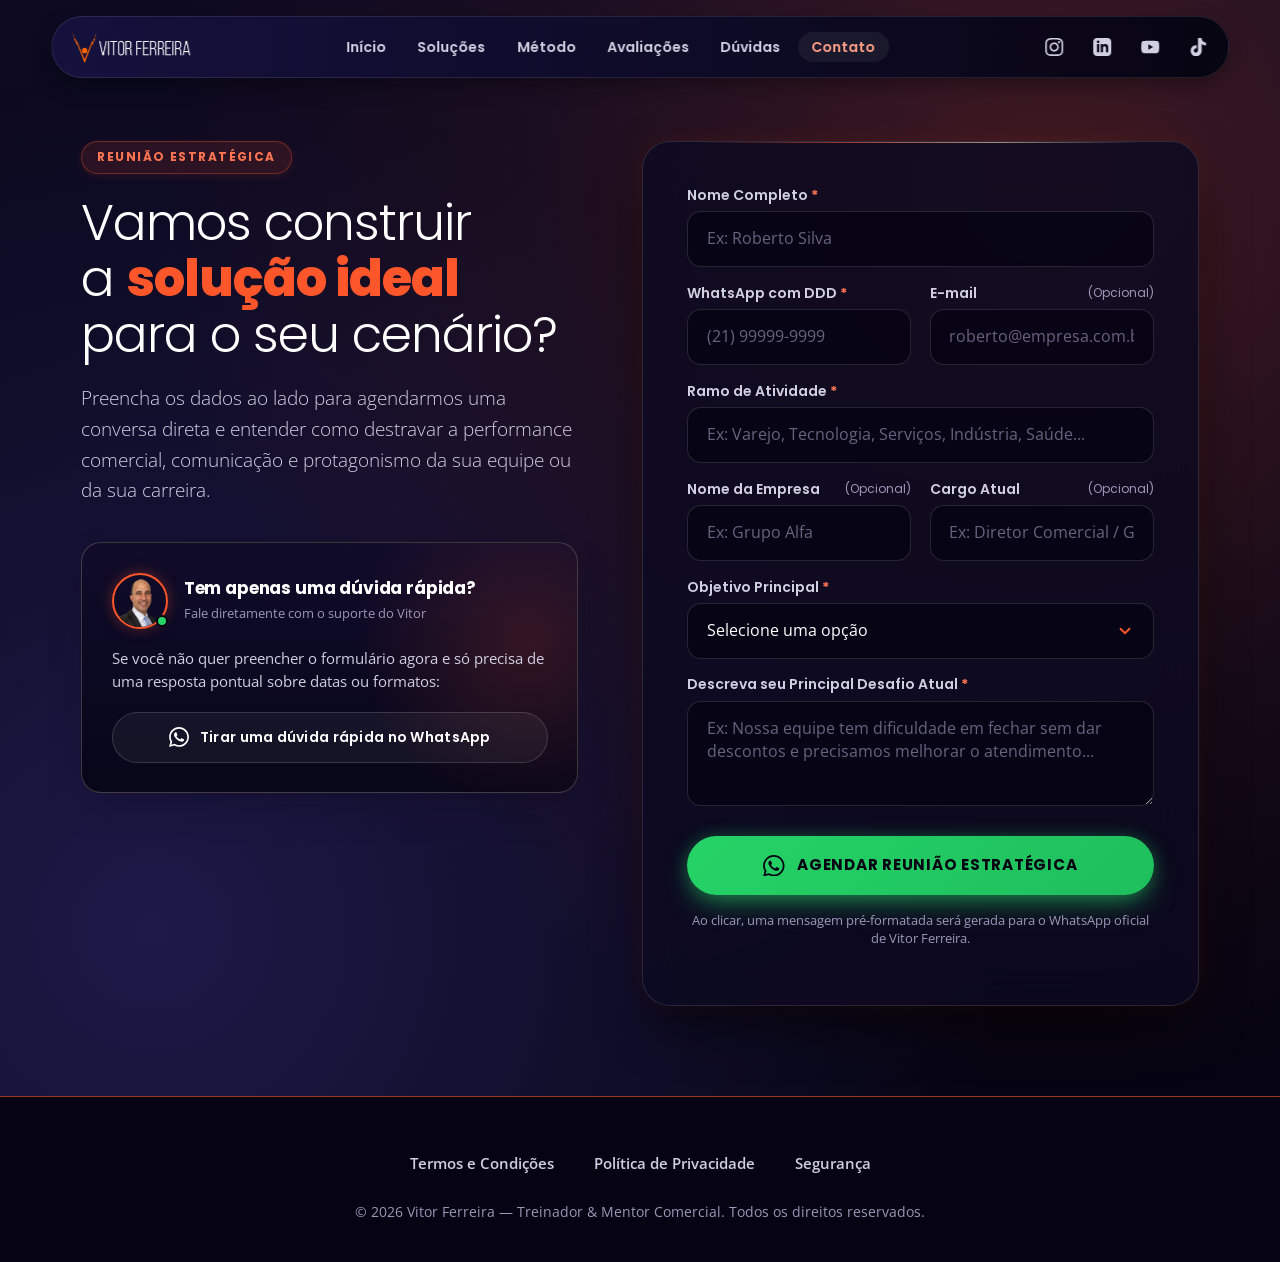
==== commit 6f868303: "Galeria bento, nova foto do "Sobre mim" e fotos atualizadas index.html: - Nova seção de galeria em f" ====
--- a/contato.html
+++ b/contato.html
@@ -385,6 +385,7 @@
       border-radius: 50%;
       border: 2px solid var(--color-orange-500);
       object-fit: cover;
+      object-position: center;
       box-shadow: 0 0 14px rgba(253, 86, 42, 0.35);
     }
     .quick-doubt__online-badge {
